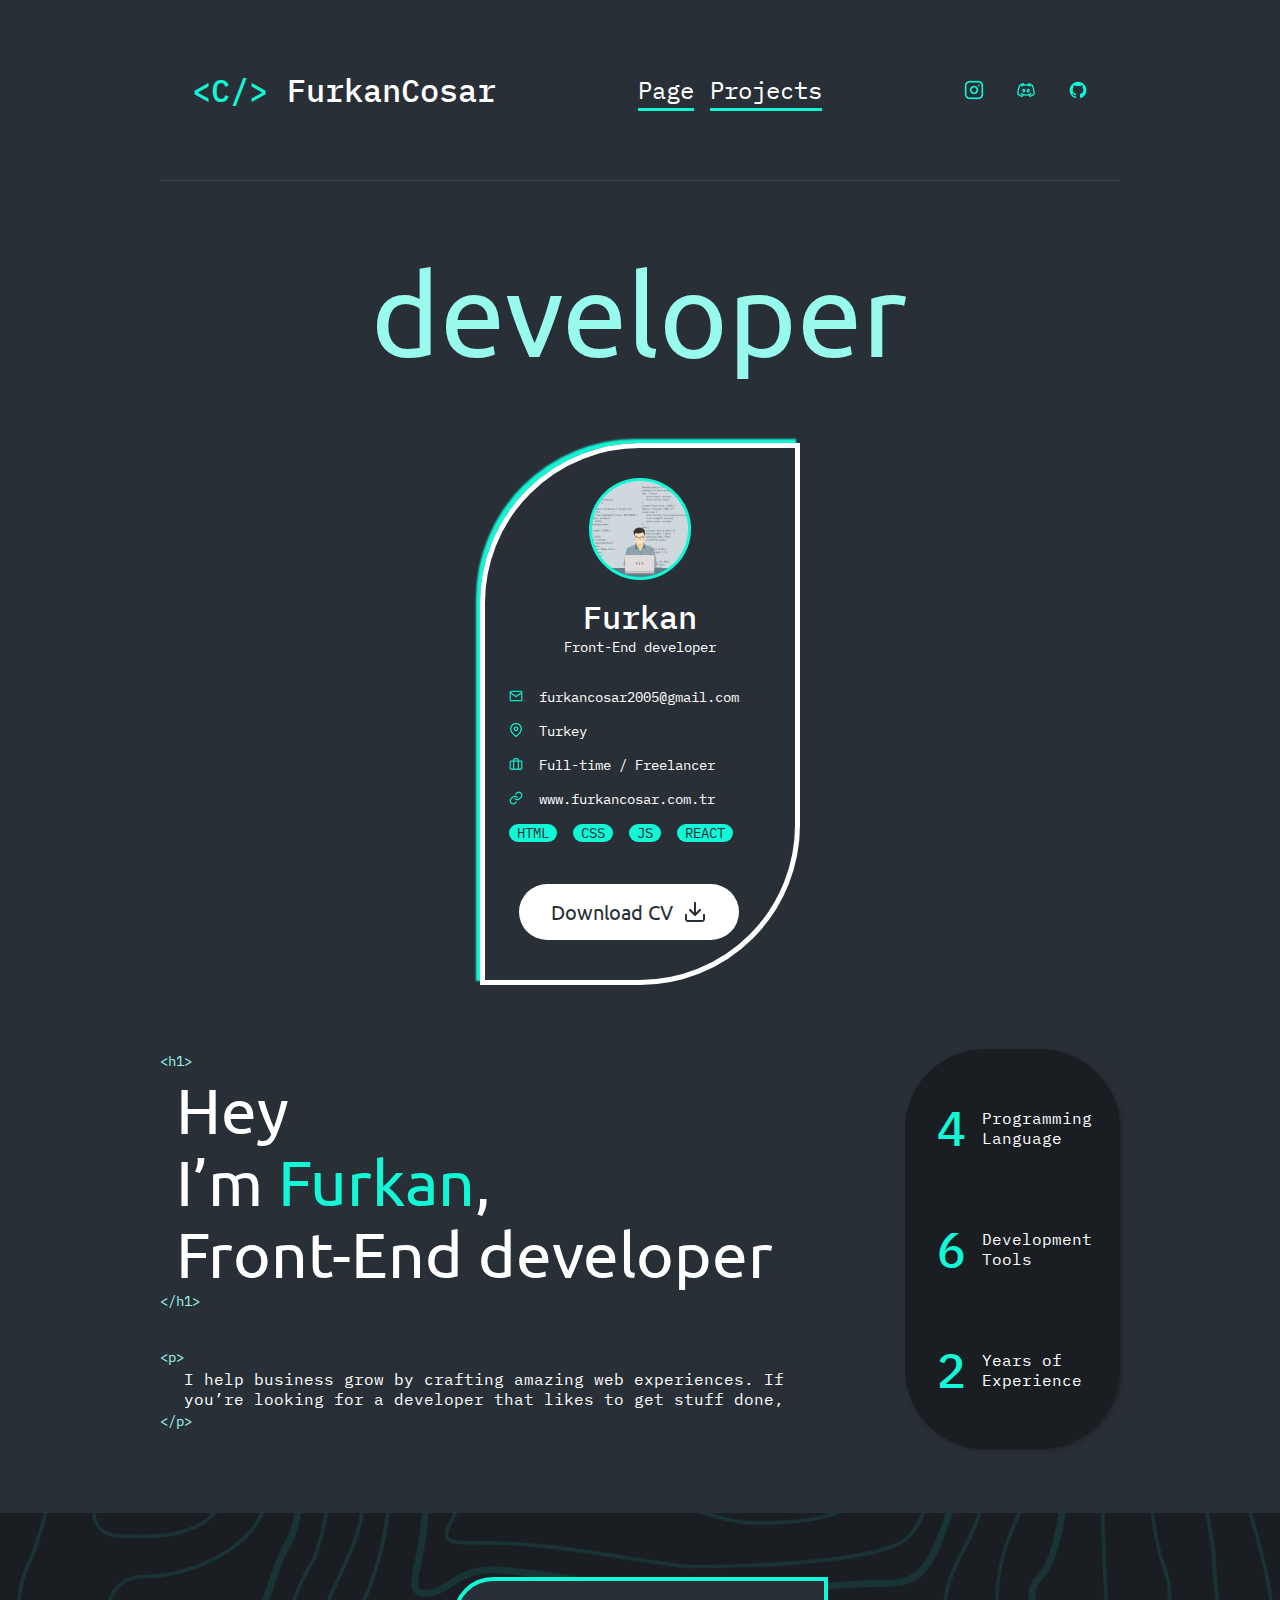
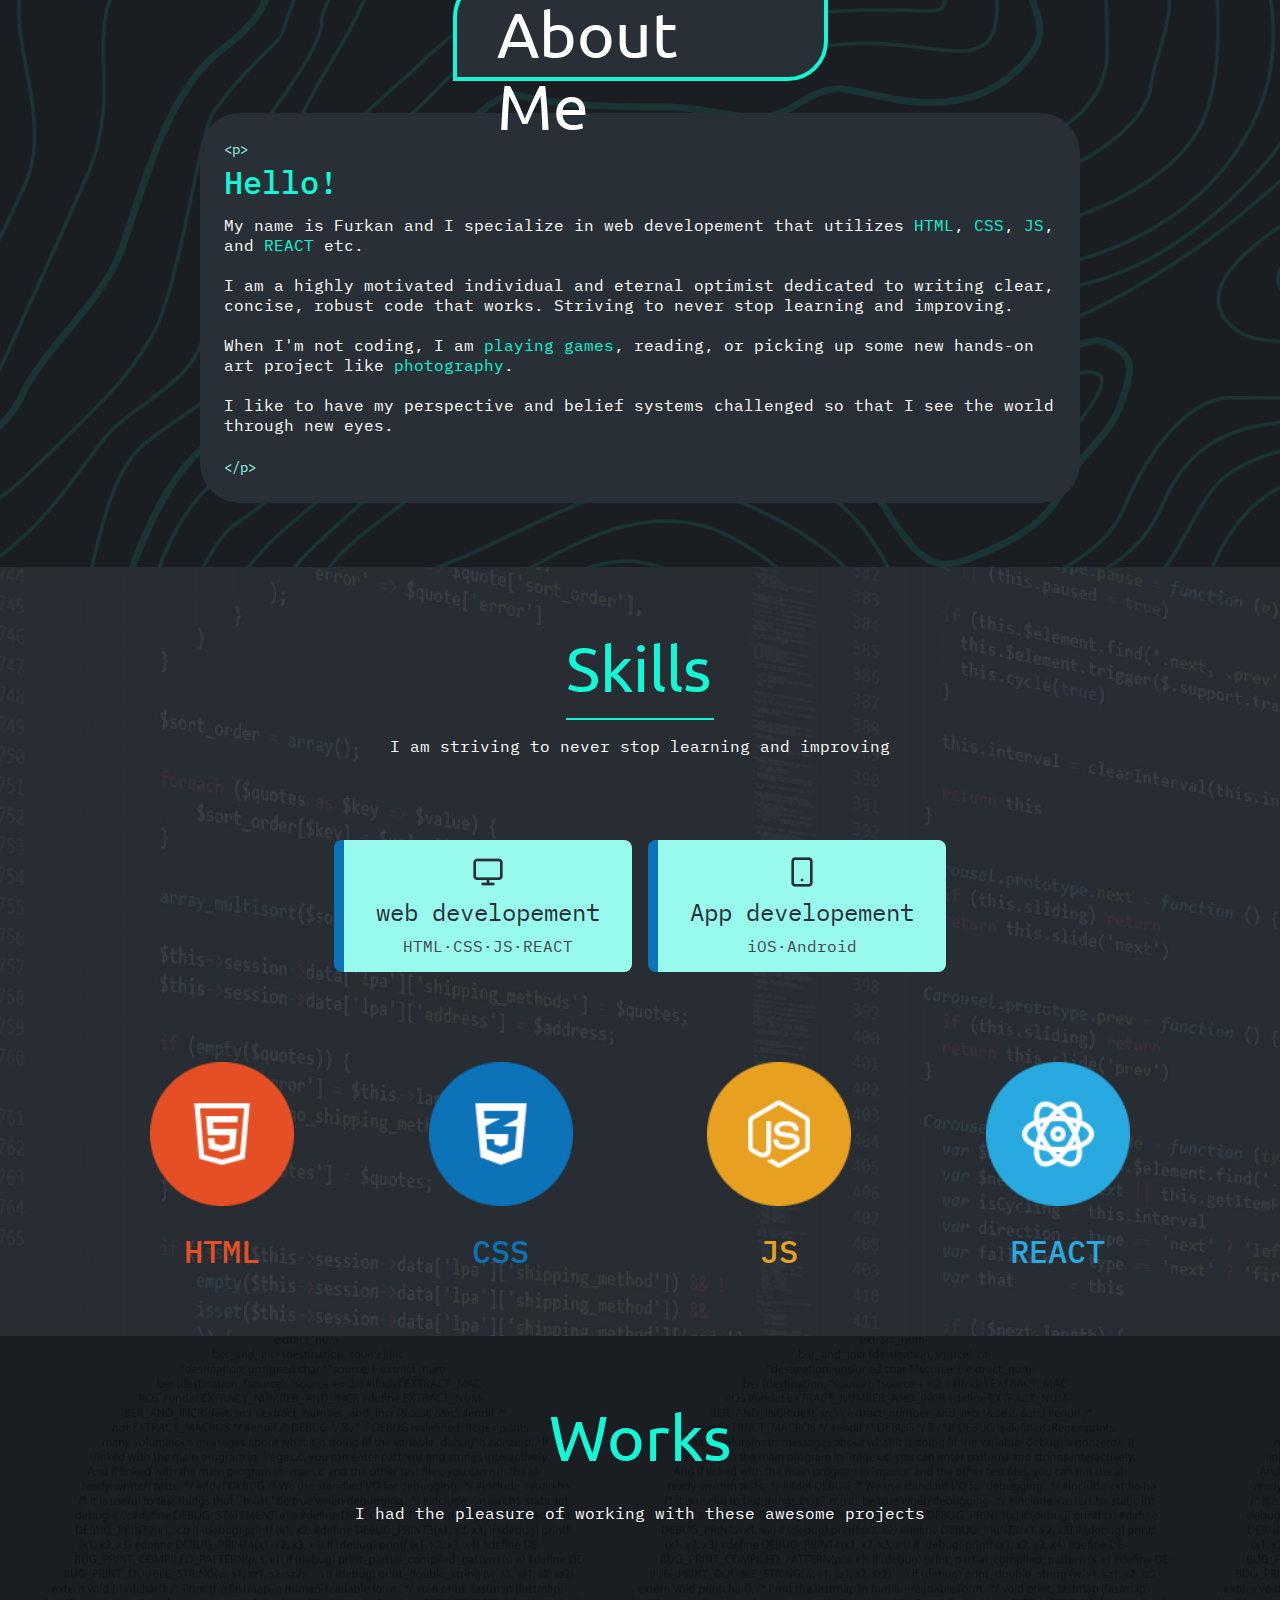
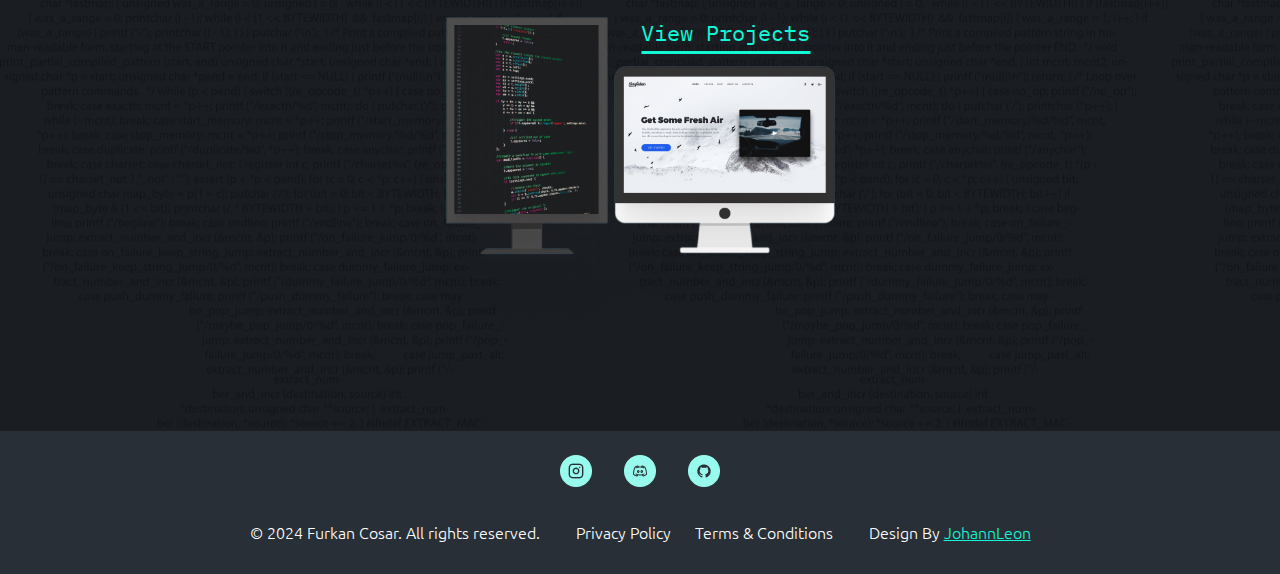
==== index.html @ 705b98ed "favicon eklendi" ====
<!DOCTYPE html>
<html lang="en">
<head>
    <meta charset="UTF-8">
    <meta name="viewport" content="width=device-width, initial-scale=1.0">
    <title>My Portfolio Page</title>
    <link rel="icon" type="image/png" href="./assets/img/page-favicon.png">

    <link rel="preconnect" href="https://fonts.googleapis.com">
    <link rel="preconnect" href="https://fonts.gstatic.com" crossorigin>
    <link href="https://fonts.googleapis.com/css2?family=IBM+Plex+Mono:ital,wght@0,100;0,200;0,300;0,400;0,500;0,600;0,700;1,100;1,200;1,300;1,400;1,500;1,600;1,700&display=swap" rel="stylesheet">
    <link rel="preconnect" href="https://fonts.googleapis.com">
    <link rel="preconnect" href="https://fonts.gstatic.com" crossorigin>
    <link href="https://fonts.googleapis.com/css2?family=IBM+Plex+Mono:ital,wght@0,100;0,200;0,300;0,400;0,500;0,600;0,700;1,100;1,200;1,300;1,400;1,500;1,600;1,700&family=Ubuntu:ital,wght@0,300;0,400;0,500;0,700;1,300;1,400;1,500;1,700&display=swap" rel="stylesheet">

    <link rel="stylesheet" href="./assets/css/Portfolio_main.css">
</head>
<body>
    <div class="container">
        <div class="header">
            <h3><span>&lt;C/&gt; </span>FurkanCosar</h3>

            <ul class="menu-sections">
                <li><a class="highlight" href="#">Page</a></li>
                <li><a class="highlight" href="./assets/html/projects.html">Projects</a></li>
            </ul>

            <ul class="socials">
                <li><a target="_blank" href="https://www.instagram.com/luchhass/"><img src="./assets/img/icons/header-instagram-logo.png" alt=""></a></li>
                <li><a target="_blank" href="http://discordapp.com/users/_luchhass"><img src="./assets/img/icons/header-discord-logo.png" alt=""></a></li>
                <li><a target="_blank" href="https://github.com/FurkanCosar00"><img src="./assets/img/icons/header-github-logo.png" alt=""></a></li>
            </ul>
        </div>

        <div class="page-banner">
            <h1 class="developer-title">developer</h1>
            <div class="cv-card">
                <img class="profile-picture" src="./assets/img/profile-photo.png" alt="">
                <h2>Furkan</h2>
                <p>Front-End developer</p>

                <ul class="information-card">
                    <li><img src="./assets/img/icons/icon_mail-logo.png" alt="">furkancosar2005@gmail.com</li>
                    <li><img src="./assets/img/icons/icon_map_pin-logo.png" alt="">Turkey</li>
                    <li><img src="./assets/img/icons/icon_briefcase-logo.png" alt="">Full-time / Freelancer</li>
                    <li><img src="./assets/img/icons/icon_link-logo.png" alt="">www.furkancosar.com.tr</li>
                </ul>

                <ul class="skills-card">
                    <li>HTML</li>
                    <li>CSS</li>
                    <li>JS</li>
                    <li>REACT</li>
                </ul>

                <button class="cv-button slide">Download CV &nbsp;<img src="./assets/img/icons/icon_download-logo.png" alt=""></button>
            </div>

            <div class="quick-information">
                <div class="title">
                    <span>&lt;h1&gt;</span>
                    <h1>Hey<br>I’m <span>Furkan</span>,<br>Front-End developer</h1>
                    <span>&lt;/h1&gt;</span>
                </div>

                <div class="explanation">
                    <span>&lt;p&gt;</span>
                    <p>I help business grow by crafting amazing web experiences. If you’re looking for a developer that likes to get stuff done,</p>
                    <span>&lt;/p&gt;</span>
                </div>
            </div>

            <div class="lets-talk">
                <h1>let’s talk <img src="./assets/img/icons/banner-mail-logo.png" alt=""></h1>
                <div class="lets-talk-box">
                    <div class="box-item">
                        <p>4</p>
                        <p>Programming Language</p>
                    </div>
                    
                    <div class="box-item">
                        <p>6</p>
                        <p>Development Tools</p>
                    </div>
                    
                    <div class="box-item">
                        <p>2</p>
                        <p>Years of Experience</p>
                    </div>
                </div>
            </div>
        </div>

        <div class="about-me">
            <h1>About Me</h1>

            <div class="about-me-box">
                <span class="deneme">&lt;p&gt;</span>
                <h2>Hello! </h2>
                <p>
                    My name is Furkan and I
                    specialize in web developement
                    that utilizes <span>HTML</span>, <span>CSS</span>, <span>JS</span>,
                    and <span>REACT</span> etc. <br><br>

                    I am a highly motivated
                    individual and eternal
                    optimist dedicated to writing
                    clear, concise, robust code
                    that works. Striving to never
                    stop learning and improving.<br><br>

                    When I'm not coding, I am
                    <span>playing games</span>, reading, or
                    picking up some new hands-on
                    art project like <span>photography</span>.<br><br>

                    I like to have my perspective
                    and belief systems challenged
                    so that I see the world
                    through new eyes.<br><br>
                </p>
                <span class="deneme">&lt;/p&gt;</span>
            </div>
        </div>

        <div class="skills">
            <h1>Skills</h1>
            <p class="skill-text">I am striving to never stop learning and improving</p>

            <div class="skills-boxes">
                <div class="development-box">
                    <img src="./assets/img/icons/desktop-logo.png" alt="">
                    <h3>web developement</h3>
                    <p>HTML·CSS·JS·REACT</p>
                </div>
    
                <div class="development-box">
                    <img src="./assets/img/icons/phone-logo.png" alt="">
                    <h3>App developement</h3>
                    <p>iOS·Android</p>
                </div>
            </div>

            <div class="frontend-balls">
                <div class="ball">
                    <img src="./assets/img/html-logo.png" alt="">
                    <p>HTML</p>
                </div>

                <div class="ball">
                    <img src="./assets/img/css-logo.png" alt="">
                    <p>CSS</p>
                </div>

                <div class="ball">
                    <img src="./assets/img/js-logo.png" alt="">
                    <p>JS</p>
                </div>

                <div class="ball">
                    <img src="./assets/img/react-logo.png" alt="">
                    <p>REACT</p>
                </div>
            </div>
        </div>

        <div class="works">
            <h1>Works</h1>
            <p>I had the pleasure of working with these awesome projects</p>

            <div class="works-link">
                <img src="./assets/img/Content.png" alt="">
                <h1 class="speacial-menu-texts"><a class="highlight" href="./assets/html/projects.html">View Projects</a></h1>
            </div>
        </div>

        <div class="footer">
            <ul>
                <li><a target="_blank" href="https://www.instagram.com/luchhass/"><img src="./assets/img/icons/Instagram-logo.png" alt=""></a></li>
                <li><a target="_blank" href="http://discordapp.com/users/_luchhass"><img src="./assets/img/icons/Discord-logo.png" alt=""></a></li>
                <li><a target="_blank" href="https://github.com/FurkanCosar00"><img src="./assets/img/icons/Github-logo.png" alt=""></a></li>
            </ul>

            <p>© 2024 Furkan Cosar. All rights reserved.</p>
            <p>Privacy Policy &nbsp;&nbsp;&nbsp;&nbsp; Terms & Conditions</p>
            <p>Design By <span>JohannLeon</span></p>
        </div>
    </div>
</body>
</html>
---- assets/css/Portfolio_main.css ----
/* CSS RESET */
*, *::before, *::after {
    box-sizing: border-box;
}

* {
    margin: 0;
}

body {
    line-height: 1.5;
    -webkit-font-smoothing: antialiased;
}

img, picture, video, canvas, svg {
    display: block;
    max-width: 100%;
}

input, button, textarea, select {
    font: inherit;
}

p, h1, h2, h3, h4, h5, h6 {
    overflow-wrap: break-word;
}

ul {
    list-style: none;
    padding: 0px;
}

a {
    text-decoration: none;
}




/* STYLE */
body {
    background-color: #292F36;
}



/* HEADER */
.header {
    width: 390px;
    margin: 0 auto;
    display: flex;
    justify-content: space-between;
    padding: 24px;
    border-bottom: 1px solid #43454D;
}

.header span {
    color: #12F7D6;
    font-size: 16px;
    font-weight: 400;
    line-height: 20px;
    text-align: left;
    font-family: "IBM Plex Mono", monospace;
}

.header h3 {
    color: #FFFFFF;
    font-size: 16px;
    font-weight: 400;
    line-height: 20px;
    text-align: left;
    font-family: "IBM Plex Mono", monospace;
}

.menu-sections {
    display: flex;
    gap: 16px;
    list-style: none;
}

.menu-sections a {
    color: #FFFFFF;
    font-size: 16px;
    font-weight: 400;
    line-height: 20px;
    text-align: left;
    text-decoration: none;
    font-family: "IBM Plex Mono", monospace;
}

.socials {
    display: none;
}

.menu-sections a {
    color: #FFFFFF;
}

.highlight {
  display: inline-block;
  color: #FFFFFF;
  transition: color 250ms, text-shadow 250ms;
  text-decoration: none;
  position: relative;
  z-index: 0;
}

.highlight::after {
  position: absolute;
  z-index: -1;
  bottom: -5px;
  left: 50%;
  transform: translateX(-50%);
  content: "";
  width: 100%;
  height: 3px;
  background-color: #12F7D6;
  transition: all 250ms;
}

 .highlight:hover {
  color: white;
  text-shadow: 0px 1px 0px black;
}

 .highlight:hover::after {
  height: 105%;
  width: 105%;
}

/* PAGE BANNER */
.developer-title {
    display: none;
}

.page-banner {
    padding: 64px 0px 0px 0px;
    width: 390px;
    margin: 0 auto;
    margin-bottom: 64px;
}

.cv-card {
    width: 320px;
    margin: 0 auto;
    padding: 30px 24px;
    gap: 32px;
    border-radius: 160px 0px 160px 0px;
    opacity: 0px;
    border: 5px solid white;
    margin-bottom: 64px;
    box-shadow: -4px -4px 2px 0px #12F7D6;
}

.profile-picture {
    margin: 0 auto;
    margin-bottom: 16px;
}

.cv-card h2 {
    color: #FFFFFF;
    font-size: 32px;
    font-weight: 500;
    line-height: 42px;
    text-align: center;
    font-family: "IBM Plex Mono", monospace;
}

.cv-card p {
    color: #FFFFFF;
    font-size: 14px;
    font-weight: 400;
    line-height: 18px;
    text-align: center;
    font-family: "IBM Plex Mono", monospace;
    margin-bottom: 32px;
}

.information-card li {
    color: #FFFFFF;
    font-size: 14px;
    font-weight: 400;
    line-height: 18px;
    text-align: left;
    display: flex;
    align-items: start;
    gap: 16px;
    margin-bottom: 16px;
    font-family: "IBM Plex Mono", monospace;
}

.information-card img {
    padding-top: 1px;
}

.skills-card {
    display: flex;
    gap: 16px;
}

.skills-card li {
    color: #292F36;
    background-color: #12F7D6;
    font-size: 14px;
    font-weight: 400;
    line-height: 18px;
    text-align: left;
    padding: 0px 8px;
    border-radius: 24px;
    font-family: "IBM Plex Mono", monospace;
    margin-bottom: 32px;
}

.cv-button {
    color: #292F36;
    background-color: #FFFFFF;
    display: flex;
    justify-content: space-between;
    font-size: 20px;
    font-weight: 400;
    line-height: 24px;
    text-align: left;
    padding: 16px 32px;
    border: none;
    border-radius: 32px;
    font-family: "Ubuntu", sans-serif;
}

.quick-information {
    width: 328px;
    margin: 0 auto;
}

.quick-information span:nth-child(1), 
.quick-information span:nth-child(3), 
.quick-information span:nth-child(4), 
.quick-information span:nth-child(6) {
    color: #98FAEC;
    font-size: 14px;
    font-weight: 400;
    line-height: 18px;
    text-align: left;
    font-family: "IBM Plex Mono", monospace;
}

.title {
    margin-bottom: 32px;
}

.quick-information h1 {
    color: #FFFFFF;
    margin-left: 16px;
    font-size: 32px;
    font-weight: 400;
    line-height: 36px;
    text-align: left;
    font-family: "Ubuntu", sans-serif; 
}

.quick-information span:nth-child(2) {
    color: #12F7D6;
    font-size: 32px;
    font-weight: 400;
    line-height: 36px;
    text-align: left;
    font-family: "Ubuntu", sans-serif; 
}

.quick-information p {
    color: #FFFFFF;
    font-size: 16px;
    font-weight: 400;
    line-height: 20px;
    text-align: left;
    width: 280px;
    margin-left: 24px;
    font-family: "IBM Plex Mono", monospace;
}

.explanation {
    margin-bottom: 16px;
}

.lets-talk {
    width: 328px; 
    margin: 0 auto;
}

.lets-talk h1 {
    color: #12F7D6;
    font-size: 32px;
    font-weight: 500;
    line-height: 42px;
    text-align: left;
    width: 272px;
    margin: 0 auto;
    margin-bottom: 64px;
    display: flex;
    gap: 16px;
    align-items: start;
    font-family: "IBM Plex Mono", monospace;
}

.lets-talk-box {
    background-color: #1A1E23;
    width: 215px;
    margin: 0 auto;
    padding: 48px 32px 48px 32px;
    gap: 48px;
    border-radius: 80px;
    box-shadow: 2px 2px 4px 0px #00000040;
    display: flex;
    flex-direction: column;
    gap: 59px;

}

.box-item {
    display: flex;
    align-items: center;
    gap: 16px;
}

.box-item p:nth-child(2) {
    color: #FFFFFF;
    font-size: 16px;
    font-weight: 400;
    line-height: 20px;
    text-align: left;
    font-family: "IBM Plex Mono", monospace;
}

.box-item p:nth-child(1) {
    color: #12F7D6;
    font-size: 48px;
    font-weight: 500;
    line-height: 62px;
    text-align: left;
    font-family: "IBM Plex Mono", monospace;
}

.slide:hover,
.slide:focus {
  box-shadow: inset 13em 0 0 0 var(--hover);
}

.slide {
  --hover:  #12F7D6;
}

button {
  color: var(--color);
  transition: 0.55s;
}

button:hover, button:focus {
  border-color: var(--hover);
}

button {
  background: none;
  border: 2px solid;
  font: inherit;
  line-height: 1;
  margin: 0.5em;
  padding: 1em 2em;
}

/* ABOUT ME */
.about-me {
    background-image: url(../img/backgrounds/about_me_background.png);
    padding-top: 64px;
    padding-bottom: 64px;
}

.about-me h1 {
    color: #FFFFFF;
    background-color: #292F36;
    font-size: 32px;
    font-weight: 400;
    line-height: 36px;
    text-align: center;
    margin: 0 auto;
    width: 234px;
    padding: 16px 40px 16px 40px;
    border-radius: 40px 0px 40px 0px;
    border: 4px solid #12F7D6;
    opacity: 0px;
    margin-bottom: 32px;
    font-family: "Ubuntu", sans-serif; 
}

.about-me-box {
    background-color: #292F36;
    width: 344px;
    margin: 0 auto;
    padding: 24px;
    gap: 16px;
    border-radius: 40px;
    opacity: 0px;
}

.deneme {
    color: #98FAEC;
    font-size: 14px;
    font-weight: 400;
    line-height: 18px;
    text-align: left;
    font-family: "IBM Plex Mono", monospace;
}

.about-me-box h2 {
    color: #12F7D6;
    font-size: 32px;
    font-weight: 500;
    line-height: 42px;
    text-align: left;
    font-family: "IBM Plex Mono", monospace;
}

.about-me-box p {
    color: #FFFFFF;
    font-size: 16px;
    font-weight: 400;
    line-height: 20px;
    text-align: left;
    font-family: "IBM Plex Mono", monospace;
}

.about-me-box p span {
    color: #12F7D6;
    font-size: 16px;
    font-weight: 400;
    line-height: 20px;
    text-align: left;
    font-family: "IBM Plex Mono", monospace;
}



/* SKİLLS */
.skills {
    background-image: url(../img/backgrounds/Skills.png);
    padding: 64px 0px;
}

.skills-boxes {
    margin-bottom: 90px;
}

.skills h1 {
    color: #12F7D6;
    width: 148px;
    padding-bottom: 15px;
    border-bottom: 2px solid #12F7D6;
    font-size: 64px;
    font-weight: 400;
    line-height: 72px;
    text-align: left;
    font-family: "Ubuntu", sans-serif; 
    margin: 0 auto;
    margin-bottom: 16px;
}

.skill-text {
    color: #FFFFFF;
    width: 342px;
    height: 40px;
    font-size: 16px;
    font-weight: 400;
    line-height: 20px;
    text-align: center;
    margin: 0 auto;
    margin-bottom: 64px;
    font-family: "IBM Plex Mono", monospace;
}

.development-box {
    text-align: center;
    background-color: #98FAEC;
    width: 298px;
    height: 132px;
    margin: 0 auto;
    padding: 16px 24px;
    border-radius: 8px;
    margin-bottom: 32px;
    border-left: 10px solid #0C73B8;
}

.development-box img {
    width: 32px;
    margin: 0 auto;
    margin-bottom: 8px;
}

.development-box h3 {
    color: #292F36;
    font-size: 24px;
    font-weight: 400;
    line-height: 32px;
    text-align: center;
    font-family: "IBM Plex Mono", monospace;
    margin-bottom: 8px;
}

.development-box p {
    color: #43454D;
    width: auto;
    font-size: 16px;
    font-weight: 400;
    line-height: 20px;
    text-align: center;
    font-family: "IBM Plex Mono", monospace;
}

.frontend-balls {
    width: 288px;
    height: 388px;
    gap: 32px 64px;
    margin: 0 auto;
    display: flex;
    flex-wrap: wrap;
}

.ball {
    width: 112px;
    height: 178px;
    text-align: center;
    display: flex;
    flex-direction: column;
    gap: 24px;
}

.ball:nth-child(1) p {
    color: #E54F26;
    font-size: 32px;
    font-weight: 500;
    line-height: 42px;
    text-align: center;
    font-family: "IBM Plex Mono", monospace;
}

.ball:nth-child(2) p {
    color: #0C73B8;
    font-size: 32px;
    font-weight: 500;
    line-height: 42px;
    text-align: center;
    font-family: "IBM Plex Mono", monospace;
}

.ball:nth-child(3) p {
    color: #E7A020;
    font-size: 32px;
    font-weight: 500;
    line-height: 42px;
    text-align: center;
    font-family: "IBM Plex Mono", monospace;
}

.ball:nth-child(4) p {
    color: #28A9E0;
    font-size: 32px;
    font-weight: 500;
    line-height: 42px;
    text-align: center;
    font-family: "IBM Plex Mono", monospace;
}

.ball:nth-child(1) img:hover {
    box-shadow: 0px 0px 70px #E54F26;
    border-radius: 50%;
    transition: box-shadow 0.3s ease;
}

.ball:nth-child(2) img:hover {
    box-shadow: 0px 0px 50px #0C73B8;
    border-radius: 50%;
    transition: box-shadow 0.3s ease;
}

.ball:nth-child(3) img:hover {
    box-shadow: 0px 0px 50px #E7A020;
    border-radius: 50%;
    transition: box-shadow 0.3s ease;
}

.ball:nth-child(4) img:hover {
    box-shadow: 0px 0px 50px #28A9E0;
    border-radius: 50%;
    transition: box-shadow 0.3s ease;
}

/* WORKS */
.works {
    padding: 64px 0px;
    background-image: url(../img/backgrounds/Works_background.png);
}

.works h1 {
    color: #12F7D6;
    width: 183px;
    padding-bottom: 15px;
    font-size: 64px;
    font-weight: 400;
    line-height: 72px;
    text-align: left;
    margin: 0 auto;
    margin-bottom: 16px;
    font-family: "Ubuntu", sans-serif; 
}

.works p {
    color: #FFFFFF;
    font-size: 16px;
    font-weight: 400;
    line-height: 20px;
    text-align: center;
    width: 342px;
    margin: 0 auto;
    margin-bottom: 64px;
    font-family: "IBM Plex Mono", monospace;
}

.works img {
    margin: 0 auto;
    width: 350px;
}

.works-link {
    width: 350px;
    position: relative;
    margin: 0 auto;
}

.works a {
    position: absolute;
    top: 25px;
    right: 50px;
    display: flex;
    align-items: center;
    gap: 5px;
    color: #12F7D6;
    font-size: 16px;
    font-weight: 400;
    line-height: 20px;
    text-align: left;
    font-family: "IBM Plex Mono", monospace;
}

.works a img {
    margin: 0;
    display: none;
}



/* FOOTER */
.footer {
    display: flex;
    flex-direction: column;
    flex-wrap: wrap;
    gap: 24px 0px;
    margin-bottom: 32px;
    text-align: center;
}

.footer ul {
    margin: 0px auto;
    margin-top: 24px;
    padding: 0px 100px;
    display: flex;
    gap: 32px;
}

.footer p {
    color: #FFFFFF;
    width: auto;
    margin:  0 auto;
    font-size: 16px;
    font-weight: 300;
    line-height: 18px;
    text-align: left;
    font-family: "Ubuntu", sans-serif; 
}

.footer span {
    color: #12F7D6;
    font-size: 16px;
    font-weight: 300;
    line-height: 18.38px;
    text-align: center;
    text-decoration: underline;
    font-family: "Ubuntu", sans-serif;
}

@media( width >= 768px) {
    /* HEADER */
    .header {
        width: 768px;
        padding: 24px 32px;
        align-items: center;
    }

    .header h3 {
        font-size: 24px;
        font-weight: 400;
        line-height: 32px;
    }

    .header h3 span {
        font-size: 24px;
        font-weight: 400;
        line-height: 32px;
        text-align: left;
    }

    .menu-sections li a {
        font-size: 16px;
        font-weight: 400;
        line-height: 20px;
        text-align: left;

    }

    .socials {
        display: flex;
        gap: 32px;
    }

    /* PAGE BANNER */
    .page-banner {
        width: 768px;
    }

    .title h1 {
        font-size: 64px;
        font-weight: 400;
        line-height: 72px;
        text-align: left;
    }

    .quick-information span:nth-child(2) {
        font-size: 64px;
        font-weight: 400;
        line-height: 72px;
        text-align: left;
    }

    .quick-information {
        width: 648px;
    }

    .explanation {
        width: 648px;
    }

    .explanation p {
        font-size: 16px;
        font-weight: 400;
        line-height: 20px;
        text-align: left;
        width: 600px;
    }

    .lets-talk {
        width: 648px;
    }

    .lets-talk h1 {
        width: 624px;
        margin-left: 24px;
        font-size: 32px;
        font-weight: 500;
        line-height: 42px;
        text-align: left;
    }


    /* ABOUT ME */
    .about-me h1 {
        width: 375px;
        height: 104px;
        padding: 16px 40px;
        gap: 0px;
        border-radius: 40px 0px 40px 0px;
        font-size: 64px;
        font-weight: 400;
        line-height: 72px;
        text-align: left;
    }

    .about-me-box {
        width: 620px;
    }

    .about-me-box h2 {
        font-size: 32px;
        font-weight: 500;
        line-height: 42px;
        text-align: left;
        margin-bottom: 12px;
    }

    .about-me-box p {
        font-size: 16px;
        font-weight: 400;
        line-height: 20px;
        text-align: left;
    }

    /* SKİLLS */
    .skill-text {
        width: 680px;
    }

    .skills-boxes {
        width: 628px;
        margin: 0 auto;
        display: flex;
        justify-content: space-between;
        margin-bottom: 90px;
    }

    .development-box {
        margin-bottom: 0px;
    }

    .frontend-balls {
        width: 384px;
        height: 452px;
        justify-content: space-between;
    }

    .ball {
        width: 144px;
        height: 210px;
        gap: 24px;
        opacity: 0px;

    }

    .ball img {
        width: 144px;
    }

    /* WORKS */
    .works p {
        width: 640px;
    }

    .works-link {
        width: 480px;
    }

    .works img {
        width: 4800px;
    }

    .works a {
        font-size: 22px;
        font-weight: 400;
        line-height: 32px;
        text-align: left;
        top: 30px;
        right: 70px;
    }

    .footer {
        width: 768px;
        margin: 0 auto;
        margin-bottom: 32px;
    }


}

@media (width >= 1280px) {
    /* HEADER */
    .header {
        width: 960px;
        padding: 69px 32px;
    }

    .header h3 {
        font-size: 32px;
        font-weight: 500;
        line-height: 42px;
        text-align: left;
    }

    .menu-sections li a{
        font-size: 24px;
        font-weight: 400;
        line-height: 32px;
        text-align: left;
    }

    .header h3 span {
        font-size: 32px;
        font-weight: 500;
        line-height: 42px;
        text-align: left;
    }

    /* PAGE BANNER */
    .page-banner {
        width: 960px;
        display: flex;
        flex-wrap: wrap;
        justify-content: space-between;
    }

    .title h1 {
        font-size: 64px;
        font-weight: 400;
        line-height: 72px;
        text-align: left;
    }

    .cv-card {
        margin: 0px 320px;
        margin-bottom: 64px;
    }

    .quick-information {
        margin: 0px;
    }

    .lets-talk {
        width: auto;
        margin: 0px;
    }

    .lets-talk-box {
        margin: 0px;
    }

    .lets-talk h1 {
        display: none;
    }

    .developer-title {
        color: #98FAEC;
        width: 538px;
        margin: 0 auto;
        display: flex;
        font-size: 117px;
        font-weight: 400;
        line-height: 134px;
        text-align: left;
        margin-bottom: 64px;
        font-family: "Ubuntu", sans-serif;
    }

    /* ABOUT ME */
    .about-me-box {
        width: 880px;
    }

    .about-me-box p {
        font-size: 16px;
        font-weight: 400;
        line-height: 20px;
        text-align: left;
    }

    .frontend-balls {
        width: 980px;
        height: 210px;
    }




    .footer {
        width: 1024px;
        flex-direction: row;
        flex-wrap: wrap;
        gap: 36px;
        justify-content: center;
    }

    .footer ul {
        padding: 0px;
        margin: 0px 432px;
        margin-top: 24px;
    }

    .footer p {
        margin: 0px;
    }
}








.projects-section h1 {
    color: #FFFFFF;
    background-color: #292F36;
    font-size: 32px;
    font-weight: 400;
    line-height: 36px;
    text-align: center;
    margin: 0 auto;
    width: 234px;
    padding: 16px 40px 16px 40px;
    border-radius: 40px 0px 40px 0px;
    border: 4px solid #12F7D6;
    opacity: 0px;
    font-family: "Ubuntu", sans-serif; 
}

.projects-section {
    display: flex;
    gap: 32px;
    padding-top: 32px;
    flex-wrap: wrap;
    width: 300px;
    margin: 0 auto;
    justify-content: center;
    padding-bottom: 42px;
    border-bottom: 1px solid #43454D;
}

.project-item {
    position: relative;
    width: 298px;
}
  
.overlay {
    position: absolute;
    top: 0;
    left: 0;
    width: 100%;
    height: 100%;
    background: rgba(0, 0, 0, 0);
    transition: background 0.5s ease;
}
  
.project-item:hover .overlay {
    display: block;
    background: rgba(0, 0, 0, 0.3);
}
  
.project-img {
    width: 298px;
    height: 198px;
    object-fit: cover;
    left: 0;
}
  
.card-title {
    position: absolute;
    width: 298px;
    left: 0;
    top: 75px;
    font-weight: 700;
    font-size: 30px;
    text-align: center;
    text-transform: uppercase;
    color: white;
    z-index: 1;
    transition: top 0.5s ease;
    font-family: "Ubuntu", sans-serif; 
}
  
.project-item:hover .card-title {
    top: 35px;
}
  
.button {
    position: absolute;
    width: 298px;
    left: 0;
    top: 90px;
    text-align: center;
    opacity: 0;
    transition: opacity 0.35s ease;
}
  
.button a {
    width: 200px;
    padding: 12px 48px;
    text-align: center;
    color: white;
    border: solid 2px white;
    z-index: 1;
    border-radius: 24px 0px 24px 0px;
    font-family: "IBM Plex Mono", monospace;
}
  
.project-item:hover .button {
    opacity: 1;
}
  
@media( width >= 768px) {
    .projects-section h1 {
        margin: 0px 233px;
    }

    .projects-section {
        display: flex;
        gap: 32px;
        padding-top: 32px;
        flex-wrap: wrap;
        width: 700px;
        margin: 0 auto;
    }
}

@media (width >= 1280px) {
    .projects-section {
        display: flex;
        gap: 32px;
        padding-top: 32px;
        flex-wrap: wrap;
        width: 960px;
        margin: 0 auto;
    }
}
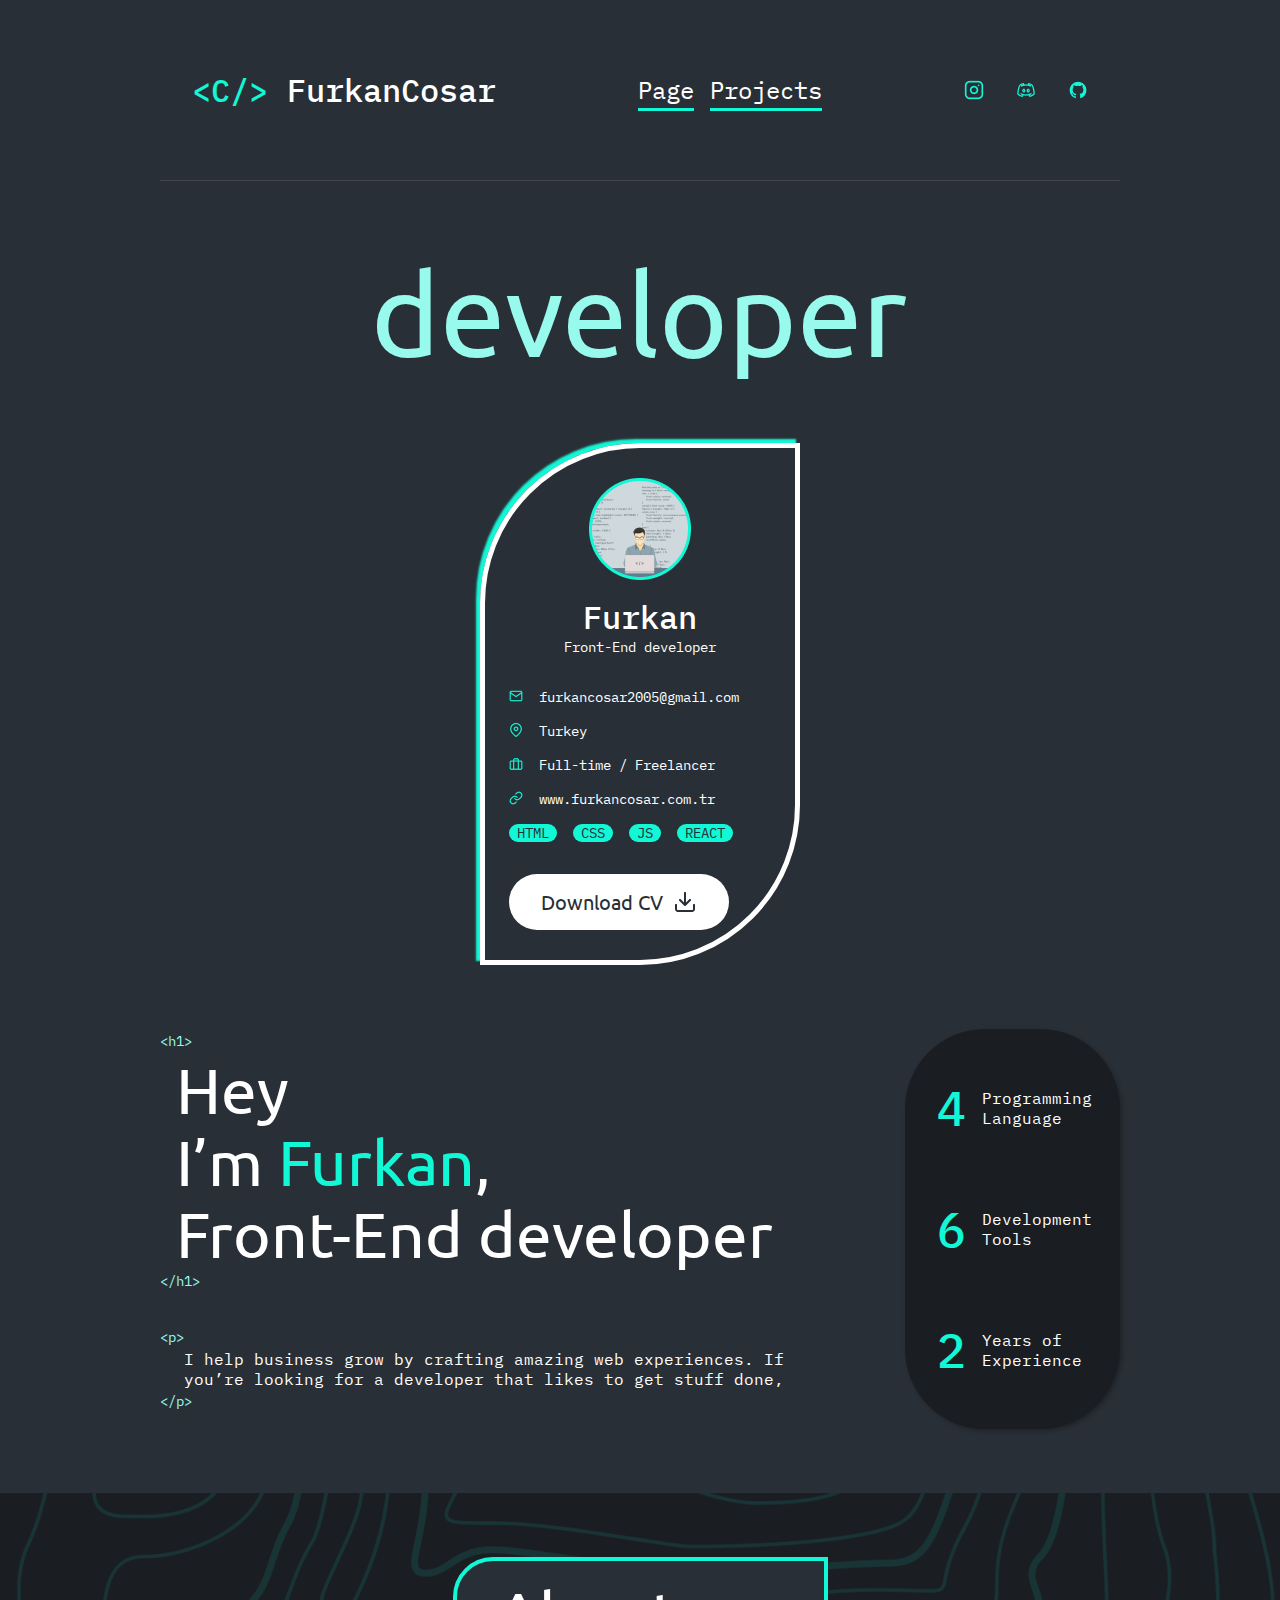
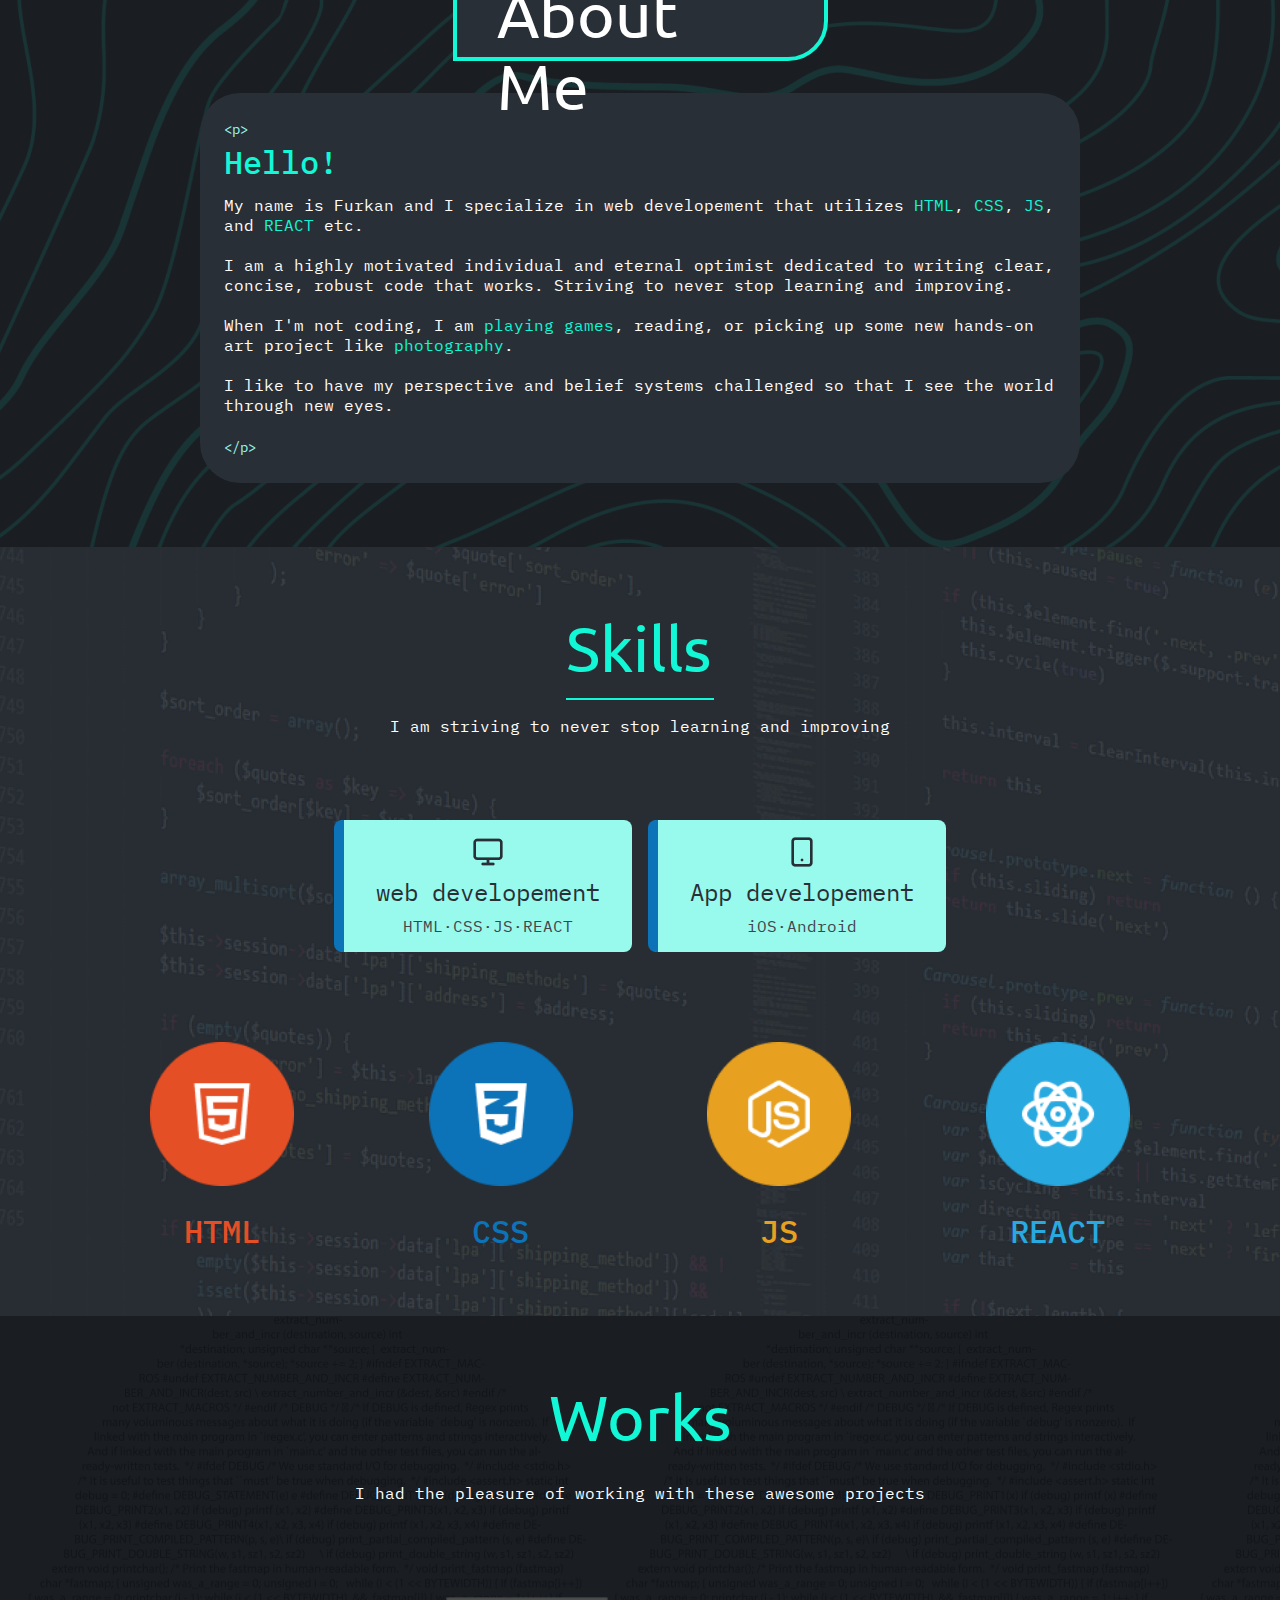
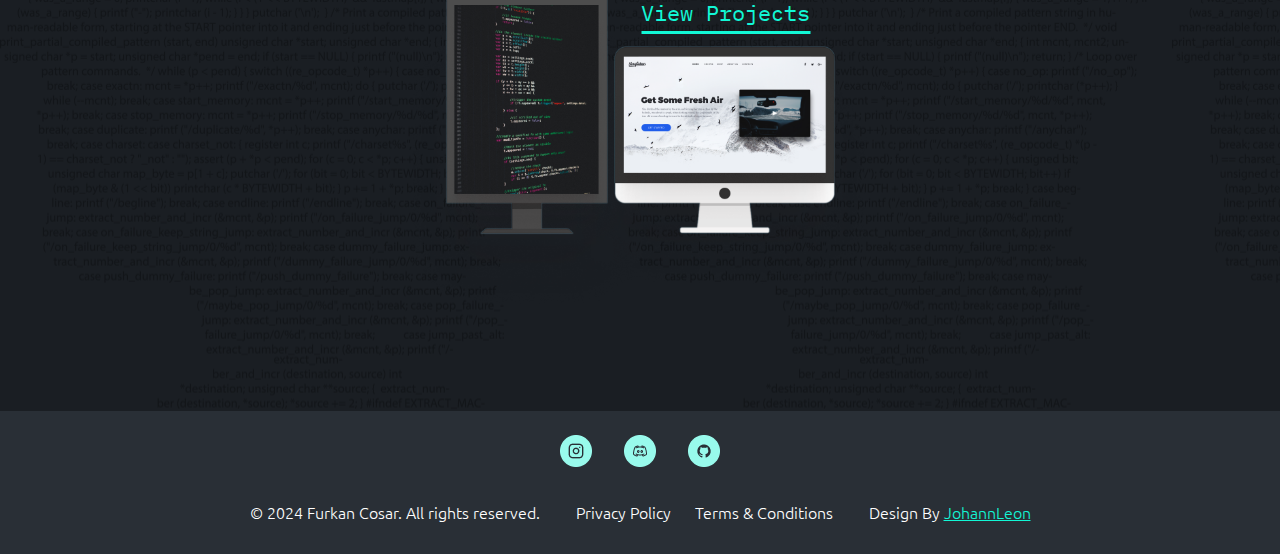
==== commit 2b0e92ff: "cv düzenlendi" ====
--- a/index.html
+++ b/index.html
@@ -13,7 +13,7 @@
     <link rel="preconnect" href="https://fonts.gstatic.com" crossorigin>
     <link href="https://fonts.googleapis.com/css2?family=IBM+Plex+Mono:ital,wght@0,100;0,200;0,300;0,400;0,500;0,600;0,700;1,100;1,200;1,300;1,400;1,500;1,600;1,700&family=Ubuntu:ital,wght@0,300;0,400;0,500;0,700;1,300;1,400;1,500;1,700&display=swap" rel="stylesheet">
 
-    <link rel="stylesheet" href="./assets/css/Portfolio_main.css">
+    <link rel="stylesheet" href="./assets/css/Portfolio-main.css">
 </head>
 <body>
     <div class="container">
@@ -53,7 +53,7 @@
                     <li>REACT</li>
                 </ul>
 
-                <button class="cv-button slide">Download CV &nbsp;<img src="./assets/img/icons/icon_download-logo.png" alt=""></button>
+                <button class="cv-button slide"><a href="#">Download CV &nbsp;<img src="./assets/img/icons/icon_download-logo.png" alt=""></a></button>
             </div>
 
             <div class="quick-information">
--- a/assets/css/Portfolio-main.css
+++ b/assets/css/Portfolio-main.css
@@ -0,0 +1,1128 @@
+/* CSS RESET */
+*, *::before, *::after {
+    box-sizing: border-box;
+}
+
+* {
+    margin: 0;
+}
+
+body {
+    line-height: 1.5;
+    -webkit-font-smoothing: antialiased;
+}
+
+img, picture, video, canvas, svg {
+    display: block;
+    max-width: 100%;
+}
+
+input, button, textarea, select {
+    font: inherit;
+}
+
+p, h1, h2, h3, h4, h5, h6 {
+    overflow-wrap: break-word;
+}
+
+ul {
+    list-style: none;
+    padding: 0px;
+}
+
+a {
+    text-decoration: none;
+}
+
+
+
+
+/* STYLE */
+body {
+    background-color: #292F36;
+}
+
+
+
+/* HEADER */
+.header {
+    width: 390px;
+    margin: 0 auto;
+    display: flex;
+    justify-content: space-between;
+    padding: 24px;
+    border-bottom: 1px solid #43454D;
+}
+
+.header span {
+    color: #12F7D6;
+    font-size: 16px;
+    font-weight: 400;
+    line-height: 20px;
+    text-align: left;
+    font-family: "IBM Plex Mono", monospace;
+}
+
+.header h3 {
+    color: #FFFFFF;
+    font-size: 16px;
+    font-weight: 400;
+    line-height: 20px;
+    text-align: left;
+    font-family: "IBM Plex Mono", monospace;
+}
+
+.menu-sections {
+    display: flex;
+    gap: 16px;
+    list-style: none;
+}
+
+.menu-sections a {
+    color: #FFFFFF;
+    font-size: 16px;
+    font-weight: 400;
+    line-height: 20px;
+    text-align: left;
+    text-decoration: none;
+    font-family: "IBM Plex Mono", monospace;
+}
+
+.socials {
+    display: none;
+}
+
+.menu-sections a {
+    color: #FFFFFF;
+}
+
+.highlight {
+  display: inline-block;
+  color: #FFFFFF;
+  transition: color 250ms, text-shadow 250ms;
+  text-decoration: none;
+  position: relative;
+  z-index: 0;
+}
+
+.highlight::after {
+  position: absolute;
+  z-index: -1;
+  bottom: -5px;
+  left: 50%;
+  transform: translateX(-50%);
+  content: "";
+  width: 100%;
+  height: 3px;
+  background-color: #12F7D6;
+  transition: all 250ms;
+}
+
+ .highlight:hover {
+  color: white;
+  text-shadow: 0px 1px 0px black;
+}
+
+ .highlight:hover::after {
+  height: 105%;
+  width: 105%;
+}
+
+/* PAGE BANNER */
+.developer-title {
+    display: none;
+}
+
+.page-banner {
+    padding: 64px 0px 0px 0px;
+    width: 390px;
+    margin: 0 auto;
+    margin-bottom: 64px;
+}
+
+.cv-card {
+    width: 320px;
+    margin: 0 auto;
+    padding: 30px 24px;
+    gap: 32px;
+    border-radius: 160px 0px 160px 0px;
+    opacity: 0px;
+    border: 5px solid white;
+    margin-bottom: 64px;
+    box-shadow: -4px -4px 2px 0px #12F7D6;
+}
+
+.profile-picture {
+    margin: 0 auto;
+    margin-bottom: 16px;
+}
+
+.cv-card h2 {
+    color: #FFFFFF;
+    font-size: 32px;
+    font-weight: 500;
+    line-height: 42px;
+    text-align: center;
+    font-family: "IBM Plex Mono", monospace;
+}
+
+.cv-card p {
+    color: #FFFFFF;
+    font-size: 14px;
+    font-weight: 400;
+    line-height: 18px;
+    text-align: center;
+    font-family: "IBM Plex Mono", monospace;
+    margin-bottom: 32px;
+}
+
+.information-card li {
+    color: #FFFFFF;
+    font-size: 14px;
+    font-weight: 400;
+    line-height: 18px;
+    text-align: left;
+    display: flex;
+    align-items: start;
+    gap: 16px;
+    margin-bottom: 16px;
+    font-family: "IBM Plex Mono", monospace;
+}
+
+.information-card img {
+    padding-top: 1px;
+}
+
+.skills-card {
+    display: flex;
+    gap: 16px;
+}
+
+.skills-card li {
+    color: #292F36;
+    background-color: #12F7D6;
+    font-size: 14px;
+    font-weight: 400;
+    line-height: 18px;
+    text-align: left;
+    padding: 0px 8px;
+    border-radius: 24px;
+    font-family: "IBM Plex Mono", monospace;
+    margin-bottom: 32px;
+}
+
+.cv-button {
+    color: #292F36;
+    background-color: #FFFFFF;
+    font-size: 20px;
+    font-weight: 400;
+    line-height: 24px;
+    text-align: left;
+    padding: 16px 32px;
+    border: none;
+    border-radius: 32px;
+    font-family: "Ubuntu", sans-serif;
+}
+
+.cv-button a {
+    display: flex;
+    color: #292F36;
+    justify-content: space-between;
+}
+
+.quick-information {
+    width: 328px;
+    margin: 0 auto;
+}
+
+.quick-information span:nth-child(1), 
+.quick-information span:nth-child(3), 
+.quick-information span:nth-child(4), 
+.quick-information span:nth-child(6) {
+    color: #98FAEC;
+    font-size: 14px;
+    font-weight: 400;
+    line-height: 18px;
+    text-align: left;
+    font-family: "IBM Plex Mono", monospace;
+}
+
+.title {
+    margin-bottom: 32px;
+}
+
+.quick-information h1 {
+    color: #FFFFFF;
+    margin-left: 16px;
+    font-size: 32px;
+    font-weight: 400;
+    line-height: 36px;
+    text-align: left;
+    font-family: "Ubuntu", sans-serif; 
+}
+
+.quick-information span:nth-child(2) {
+    color: #12F7D6;
+    font-size: 32px;
+    font-weight: 400;
+    line-height: 36px;
+    text-align: left;
+    font-family: "Ubuntu", sans-serif; 
+}
+
+.quick-information p {
+    color: #FFFFFF;
+    font-size: 16px;
+    font-weight: 400;
+    line-height: 20px;
+    text-align: left;
+    width: 280px;
+    margin-left: 24px;
+    font-family: "IBM Plex Mono", monospace;
+}
+
+.explanation {
+    margin-bottom: 16px;
+}
+
+.lets-talk {
+    width: 328px; 
+    margin: 0 auto;
+}
+
+.lets-talk h1 {
+    color: #12F7D6;
+    font-size: 32px;
+    font-weight: 500;
+    line-height: 42px;
+    text-align: left;
+    width: 272px;
+    margin: 0 auto;
+    margin-bottom: 64px;
+    display: flex;
+    gap: 16px;
+    align-items: start;
+    font-family: "IBM Plex Mono", monospace;
+}
+
+.lets-talk-box {
+    background-color: #1A1E23;
+    width: 215px;
+    margin: 0 auto;
+    padding: 48px 32px 48px 32px;
+    gap: 48px;
+    border-radius: 80px;
+    box-shadow: 2px 2px 4px 0px #00000040;
+    display: flex;
+    flex-direction: column;
+    gap: 59px;
+
+}
+
+.box-item {
+    display: flex;
+    align-items: center;
+    gap: 16px;
+}
+
+.box-item p:nth-child(2) {
+    color: #FFFFFF;
+    font-size: 16px;
+    font-weight: 400;
+    line-height: 20px;
+    text-align: left;
+    font-family: "IBM Plex Mono", monospace;
+}
+
+.box-item p:nth-child(1) {
+    color: #12F7D6;
+    font-size: 48px;
+    font-weight: 500;
+    line-height: 62px;
+    text-align: left;
+    font-family: "IBM Plex Mono", monospace;
+}
+
+.slide:hover,
+.slide:focus {
+  box-shadow: inset 13em 0 0 0 var(--hover);
+}
+
+.slide {
+  --hover:  #12F7D6;
+}
+
+button {
+  color: var(--color);
+  transition: 0.55s;
+}
+
+button:hover, button:focus {
+  border-color: var(--hover);
+}
+
+button {
+  background: none;
+  border: 2px solid;
+  font: inherit;
+  line-height: 1;
+  padding: 1em 2em;
+}
+
+/* ABOUT ME */
+.about-me {
+    background-image: url(../img/backgrounds/about_me_background.png);
+    padding-top: 64px;
+    padding-bottom: 64px;
+}
+
+.about-me h1 {
+    color: #FFFFFF;
+    background-color: #292F36;
+    font-size: 32px;
+    font-weight: 400;
+    line-height: 36px;
+    text-align: center;
+    margin: 0 auto;
+    width: 234px;
+    padding: 16px 40px 16px 40px;
+    border-radius: 40px 0px 40px 0px;
+    border: 4px solid #12F7D6;
+    opacity: 0px;
+    margin-bottom: 32px;
+    font-family: "Ubuntu", sans-serif; 
+}
+
+.about-me-box {
+    background-color: #292F36;
+    width: 344px;
+    margin: 0 auto;
+    padding: 24px;
+    gap: 16px;
+    border-radius: 40px;
+    opacity: 0px;
+}
+
+.deneme {
+    color: #98FAEC;
+    font-size: 14px;
+    font-weight: 400;
+    line-height: 18px;
+    text-align: left;
+    font-family: "IBM Plex Mono", monospace;
+}
+
+.about-me-box h2 {
+    color: #12F7D6;
+    font-size: 32px;
+    font-weight: 500;
+    line-height: 42px;
+    text-align: left;
+    font-family: "IBM Plex Mono", monospace;
+}
+
+.about-me-box p {
+    color: #FFFFFF;
+    font-size: 16px;
+    font-weight: 400;
+    line-height: 20px;
+    text-align: left;
+    font-family: "IBM Plex Mono", monospace;
+}
+
+.about-me-box p span {
+    color: #12F7D6;
+    font-size: 16px;
+    font-weight: 400;
+    line-height: 20px;
+    text-align: left;
+    font-family: "IBM Plex Mono", monospace;
+}
+
+
+
+/* SKİLLS */
+.skills {
+    background-image: url(../img/backgrounds/Skills.png);
+    padding: 64px 0px;
+}
+
+.skills-boxes {
+    margin-bottom: 90px;
+}
+
+.skills h1 {
+    color: #12F7D6;
+    width: 148px;
+    padding-bottom: 15px;
+    border-bottom: 2px solid #12F7D6;
+    font-size: 64px;
+    font-weight: 400;
+    line-height: 72px;
+    text-align: left;
+    font-family: "Ubuntu", sans-serif; 
+    margin: 0 auto;
+    margin-bottom: 16px;
+}
+
+.skill-text {
+    color: #FFFFFF;
+    width: 342px;
+    height: 40px;
+    font-size: 16px;
+    font-weight: 400;
+    line-height: 20px;
+    text-align: center;
+    margin: 0 auto;
+    margin-bottom: 64px;
+    font-family: "IBM Plex Mono", monospace;
+}
+
+.development-box {
+    text-align: center;
+    background-color: #98FAEC;
+    width: 298px;
+    height: 132px;
+    margin: 0 auto;
+    padding: 16px 24px;
+    border-radius: 8px;
+    margin-bottom: 32px;
+    border-left: 10px solid #0C73B8;
+}
+
+.development-box img {
+    width: 32px;
+    margin: 0 auto;
+    margin-bottom: 8px;
+}
+
+.development-box h3 {
+    color: #292F36;
+    font-size: 24px;
+    font-weight: 400;
+    line-height: 32px;
+    text-align: center;
+    font-family: "IBM Plex Mono", monospace;
+    margin-bottom: 8px;
+}
+
+.development-box p {
+    color: #43454D;
+    width: auto;
+    font-size: 16px;
+    font-weight: 400;
+    line-height: 20px;
+    text-align: center;
+    font-family: "IBM Plex Mono", monospace;
+}
+
+.frontend-balls {
+    width: 288px;
+    height: 388px;
+    gap: 32px 64px;
+    margin: 0 auto;
+    display: flex;
+    flex-wrap: wrap;
+}
+
+.ball {
+    width: 112px;
+    height: 178px;
+    text-align: center;
+    display: flex;
+    flex-direction: column;
+    gap: 24px;
+}
+
+.ball:nth-child(1) p {
+    color: #E54F26;
+    font-size: 32px;
+    font-weight: 500;
+    line-height: 42px;
+    text-align: center;
+    font-family: "IBM Plex Mono", monospace;
+}
+
+.ball:nth-child(2) p {
+    color: #0C73B8;
+    font-size: 32px;
+    font-weight: 500;
+    line-height: 42px;
+    text-align: center;
+    font-family: "IBM Plex Mono", monospace;
+}
+
+.ball:nth-child(3) p {
+    color: #E7A020;
+    font-size: 32px;
+    font-weight: 500;
+    line-height: 42px;
+    text-align: center;
+    font-family: "IBM Plex Mono", monospace;
+}
+
+.ball:nth-child(4) p {
+    color: #28A9E0;
+    font-size: 32px;
+    font-weight: 500;
+    line-height: 42px;
+    text-align: center;
+    font-family: "IBM Plex Mono", monospace;
+}
+
+.ball:nth-child(1) img:hover {
+    box-shadow: 0px 0px 70px #E54F26;
+    border-radius: 50%;
+    transition: box-shadow 0.3s ease;
+}
+
+.ball:nth-child(2) img:hover {
+    box-shadow: 0px 0px 50px #0C73B8;
+    border-radius: 50%;
+    transition: box-shadow 0.3s ease;
+}
+
+.ball:nth-child(3) img:hover {
+    box-shadow: 0px 0px 50px #E7A020;
+    border-radius: 50%;
+    transition: box-shadow 0.3s ease;
+}
+
+.ball:nth-child(4) img:hover {
+    box-shadow: 0px 0px 50px #28A9E0;
+    border-radius: 50%;
+    transition: box-shadow 0.3s ease;
+}
+
+/* WORKS */
+.works {
+    padding: 64px 0px;
+    background-image: url(../img/backgrounds/Works_background.png);
+}
+
+.works h1 {
+    color: #12F7D6;
+    width: 183px;
+    padding-bottom: 15px;
+    font-size: 64px;
+    font-weight: 400;
+    line-height: 72px;
+    text-align: left;
+    margin: 0 auto;
+    margin-bottom: 16px;
+    font-family: "Ubuntu", sans-serif; 
+}
+
+.works p {
+    color: #FFFFFF;
+    font-size: 16px;
+    font-weight: 400;
+    line-height: 20px;
+    text-align: center;
+    width: 342px;
+    margin: 0 auto;
+    margin-bottom: 64px;
+    font-family: "IBM Plex Mono", monospace;
+}
+
+.works img {
+    margin: 0 auto;
+    width: 350px;
+}
+
+.works-link {
+    width: 350px;
+    position: relative;
+    margin: 0 auto;
+}
+
+.works a {
+    position: absolute;
+    top: 25px;
+    right: 50px;
+    display: flex;
+    align-items: center;
+    gap: 5px;
+    color: #12F7D6;
+    font-size: 16px;
+    font-weight: 400;
+    line-height: 20px;
+    text-align: left;
+    font-family: "IBM Plex Mono", monospace;
+}
+
+.works a img {
+    margin: 0;
+    display: none;
+}
+
+
+
+/* FOOTER */
+.footer {
+    display: flex;
+    flex-direction: column;
+    flex-wrap: wrap;
+    gap: 24px 0px;
+    margin-bottom: 32px;
+    text-align: center;
+}
+
+.footer ul {
+    margin: 0px auto;
+    margin-top: 24px;
+    padding: 0px 100px;
+    display: flex;
+    gap: 32px;
+}
+
+.footer p {
+    color: #FFFFFF;
+    width: auto;
+    margin:  0 auto;
+    font-size: 16px;
+    font-weight: 300;
+    line-height: 18px;
+    text-align: left;
+    font-family: "Ubuntu", sans-serif; 
+}
+
+.footer span {
+    color: #12F7D6;
+    font-size: 16px;
+    font-weight: 300;
+    line-height: 18.38px;
+    text-align: center;
+    text-decoration: underline;
+    font-family: "Ubuntu", sans-serif;
+}
+
+@media( width >= 768px) {
+    /* HEADER */
+    .header {
+        width: 768px;
+        padding: 24px 32px;
+        align-items: center;
+    }
+
+    .header h3 {
+        font-size: 24px;
+        font-weight: 400;
+        line-height: 32px;
+    }
+
+    .header h3 span {
+        font-size: 24px;
+        font-weight: 400;
+        line-height: 32px;
+        text-align: left;
+    }
+
+    .menu-sections li a {
+        font-size: 16px;
+        font-weight: 400;
+        line-height: 20px;
+        text-align: left;
+
+    }
+
+    .socials {
+        display: flex;
+        gap: 32px;
+    }
+
+    /* PAGE BANNER */
+    .page-banner {
+        width: 768px;
+    }
+
+    .title h1 {
+        font-size: 64px;
+        font-weight: 400;
+        line-height: 72px;
+        text-align: left;
+    }
+
+    .quick-information span:nth-child(2) {
+        font-size: 64px;
+        font-weight: 400;
+        line-height: 72px;
+        text-align: left;
+    }
+
+    .quick-information {
+        width: 648px;
+    }
+
+    .explanation {
+        width: 648px;
+    }
+
+    .explanation p {
+        font-size: 16px;
+        font-weight: 400;
+        line-height: 20px;
+        text-align: left;
+        width: 600px;
+    }
+
+    .lets-talk {
+        width: 648px;
+    }
+
+    .lets-talk h1 {
+        width: 624px;
+        margin-left: 24px;
+        font-size: 32px;
+        font-weight: 500;
+        line-height: 42px;
+        text-align: left;
+    }
+
+
+    /* ABOUT ME */
+    .about-me h1 {
+        width: 375px;
+        height: 104px;
+        padding: 16px 40px;
+        gap: 0px;
+        border-radius: 40px 0px 40px 0px;
+        font-size: 64px;
+        font-weight: 400;
+        line-height: 72px;
+        text-align: left;
+    }
+
+    .about-me-box {
+        width: 620px;
+    }
+
+    .about-me-box h2 {
+        font-size: 32px;
+        font-weight: 500;
+        line-height: 42px;
+        text-align: left;
+        margin-bottom: 12px;
+    }
+
+    .about-me-box p {
+        font-size: 16px;
+        font-weight: 400;
+        line-height: 20px;
+        text-align: left;
+    }
+
+    /* SKİLLS */
+    .skill-text {
+        width: 680px;
+    }
+
+    .skills-boxes {
+        width: 628px;
+        margin: 0 auto;
+        display: flex;
+        justify-content: space-between;
+        margin-bottom: 90px;
+    }
+
+    .development-box {
+        margin-bottom: 0px;
+    }
+
+    .frontend-balls {
+        width: 384px;
+        height: 452px;
+        justify-content: space-between;
+    }
+
+    .ball {
+        width: 144px;
+        height: 210px;
+        gap: 24px;
+        opacity: 0px;
+
+    }
+
+    .ball img {
+        width: 144px;
+    }
+
+    /* WORKS */
+    .works p {
+        width: 640px;
+    }
+
+    .works-link {
+        width: 480px;
+    }
+
+    .works img {
+        width: 4800px;
+    }
+
+    .works a {
+        font-size: 22px;
+        font-weight: 400;
+        line-height: 32px;
+        text-align: left;
+        top: 30px;
+        right: 70px;
+    }
+
+    .footer {
+        width: 768px;
+        margin: 0 auto;
+        margin-bottom: 32px;
+    }
+
+
+}
+
+@media (width >= 1280px) {
+    /* HEADER */
+    .header {
+        width: 960px;
+        padding: 69px 32px;
+    }
+
+    .header h3 {
+        font-size: 32px;
+        font-weight: 500;
+        line-height: 42px;
+        text-align: left;
+    }
+
+    .menu-sections li a{
+        font-size: 24px;
+        font-weight: 400;
+        line-height: 32px;
+        text-align: left;
+    }
+
+    .header h3 span {
+        font-size: 32px;
+        font-weight: 500;
+        line-height: 42px;
+        text-align: left;
+    }
+
+    /* PAGE BANNER */
+    .page-banner {
+        width: 960px;
+        display: flex;
+        flex-wrap: wrap;
+        justify-content: space-between;
+    }
+
+    .title h1 {
+        font-size: 64px;
+        font-weight: 400;
+        line-height: 72px;
+        text-align: left;
+    }
+
+    .cv-card {
+        margin: 0px 320px;
+        margin-bottom: 64px;
+    }
+
+    .quick-information {
+        margin: 0px;
+    }
+
+    .lets-talk {
+        width: auto;
+        margin: 0px;
+    }
+
+    .lets-talk-box {
+        margin: 0px;
+    }
+
+    .lets-talk h1 {
+        display: none;
+    }
+
+    .developer-title {
+        color: #98FAEC;
+        width: 538px;
+        margin: 0 auto;
+        display: flex;
+        font-size: 117px;
+        font-weight: 400;
+        line-height: 134px;
+        text-align: left;
+        margin-bottom: 64px;
+        font-family: "Ubuntu", sans-serif;
+    }
+
+    /* ABOUT ME */
+    .about-me-box {
+        width: 880px;
+    }
+
+    .about-me-box p {
+        font-size: 16px;
+        font-weight: 400;
+        line-height: 20px;
+        text-align: left;
+    }
+
+    .frontend-balls {
+        width: 980px;
+        height: 210px;
+    }
+
+
+
+
+    .footer {
+        width: 1024px;
+        flex-direction: row;
+        flex-wrap: wrap;
+        gap: 36px;
+        justify-content: center;
+    }
+
+    .footer ul {
+        padding: 0px;
+        margin: 0px 432px;
+        margin-top: 24px;
+    }
+
+    .footer p {
+        margin: 0px;
+    }
+}
+
+
+
+
+
+
+
+
+.projects-section h1 {
+    color: #FFFFFF;
+    background-color: #292F36;
+    font-size: 32px;
+    font-weight: 400;
+    line-height: 36px;
+    text-align: center;
+    margin: 0 auto;
+    width: 234px;
+    padding: 16px 40px 16px 40px;
+    border-radius: 40px 0px 40px 0px;
+    border: 4px solid #12F7D6;
+    opacity: 0px;
+    font-family: "Ubuntu", sans-serif; 
+}
+
+.projects-section {
+    display: flex;
+    gap: 32px;
+    padding-top: 32px;
+    flex-wrap: wrap;
+    width: 300px;
+    margin: 0 auto;
+    justify-content: center;
+    padding-bottom: 42px;
+    border-bottom: 1px solid #43454D;
+}
+
+.project-item {
+    position: relative;
+    width: 298px;
+}
+  
+.overlay {
+    position: absolute;
+    top: 0;
+    left: 0;
+    width: 100%;
+    height: 100%;
+    background: rgba(0, 0, 0, 0);
+    transition: background 0.5s ease;
+}
+  
+.project-item:hover .overlay {
+    display: block;
+    background: rgba(0, 0, 0, 0.3);
+}
+  
+.project-img {
+    width: 298px;
+    height: 198px;
+    object-fit: cover;
+    left: 0;
+}
+  
+.card-title {
+    position: absolute;
+    width: 298px;
+    left: 0;
+    top: 75px;
+    font-weight: 700;
+    font-size: 30px;
+    text-align: center;
+    text-transform: uppercase;
+    color: white;
+    z-index: 1;
+    transition: top 0.5s ease;
+    font-family: "Ubuntu", sans-serif; 
+}
+  
+.project-item:hover .card-title {
+    top: 35px;
+}
+  
+.button {
+    position: absolute;
+    width: 298px;
+    left: 0;
+    top: 90px;
+    text-align: center;
+    opacity: 0;
+    transition: opacity 0.35s ease;
+}
+  
+.button a {
+    width: 200px;
+    padding: 12px 48px;
+    text-align: center;
+    color: white;
+    border: solid 2px white;
+    z-index: 1;
+    border-radius: 24px 0px 24px 0px;
+    font-family: "IBM Plex Mono", monospace;
+}
+  
+.project-item:hover .button {
+    opacity: 1;
+}
+  
+@media( width >= 768px) {
+    .projects-section h1 {
+        margin: 0px 233px;
+    }
+
+    .projects-section {
+        display: flex;
+        gap: 32px;
+        padding-top: 32px;
+        flex-wrap: wrap;
+        width: 700px;
+        margin: 0 auto;
+    }
+}
+
+@media (width >= 1280px) {
+    .projects-section {
+        display: flex;
+        gap: 32px;
+        padding-top: 32px;
+        flex-wrap: wrap;
+        width: 960px;
+        margin: 0 auto;
+    }
+}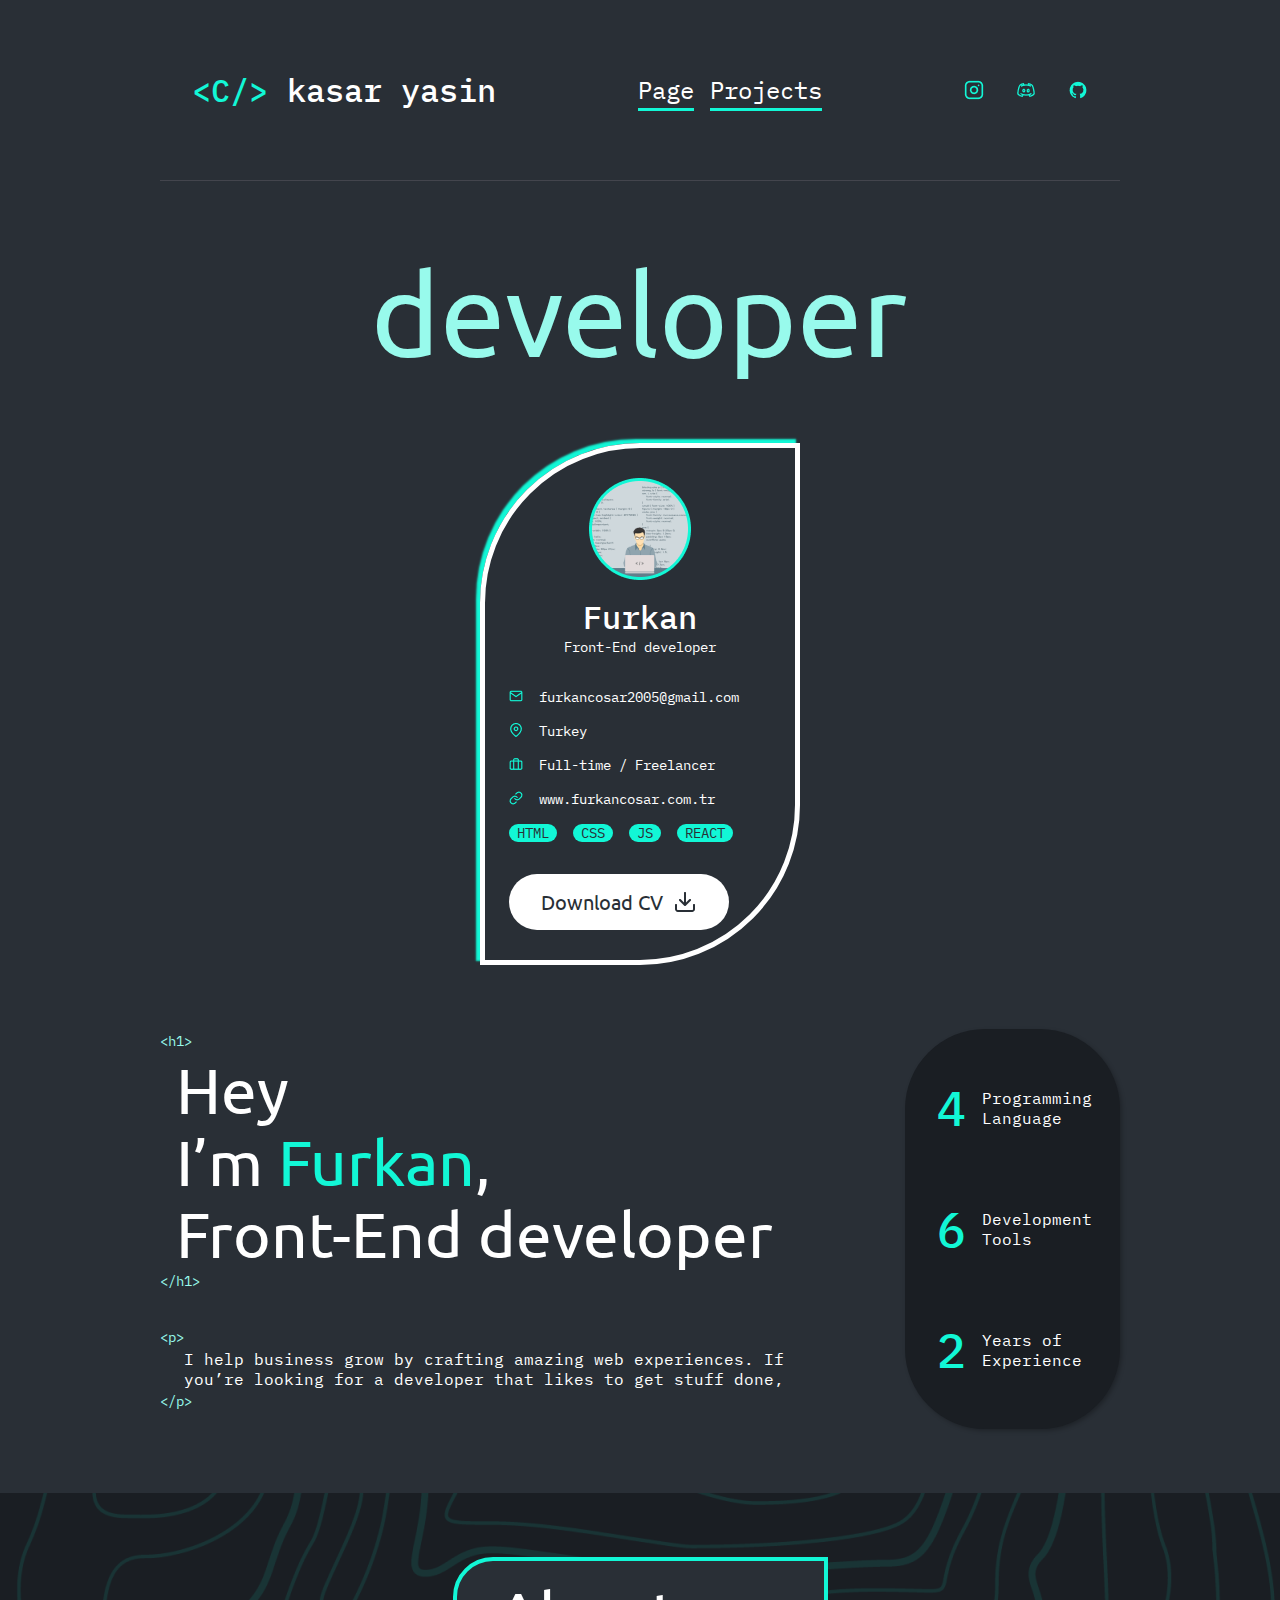
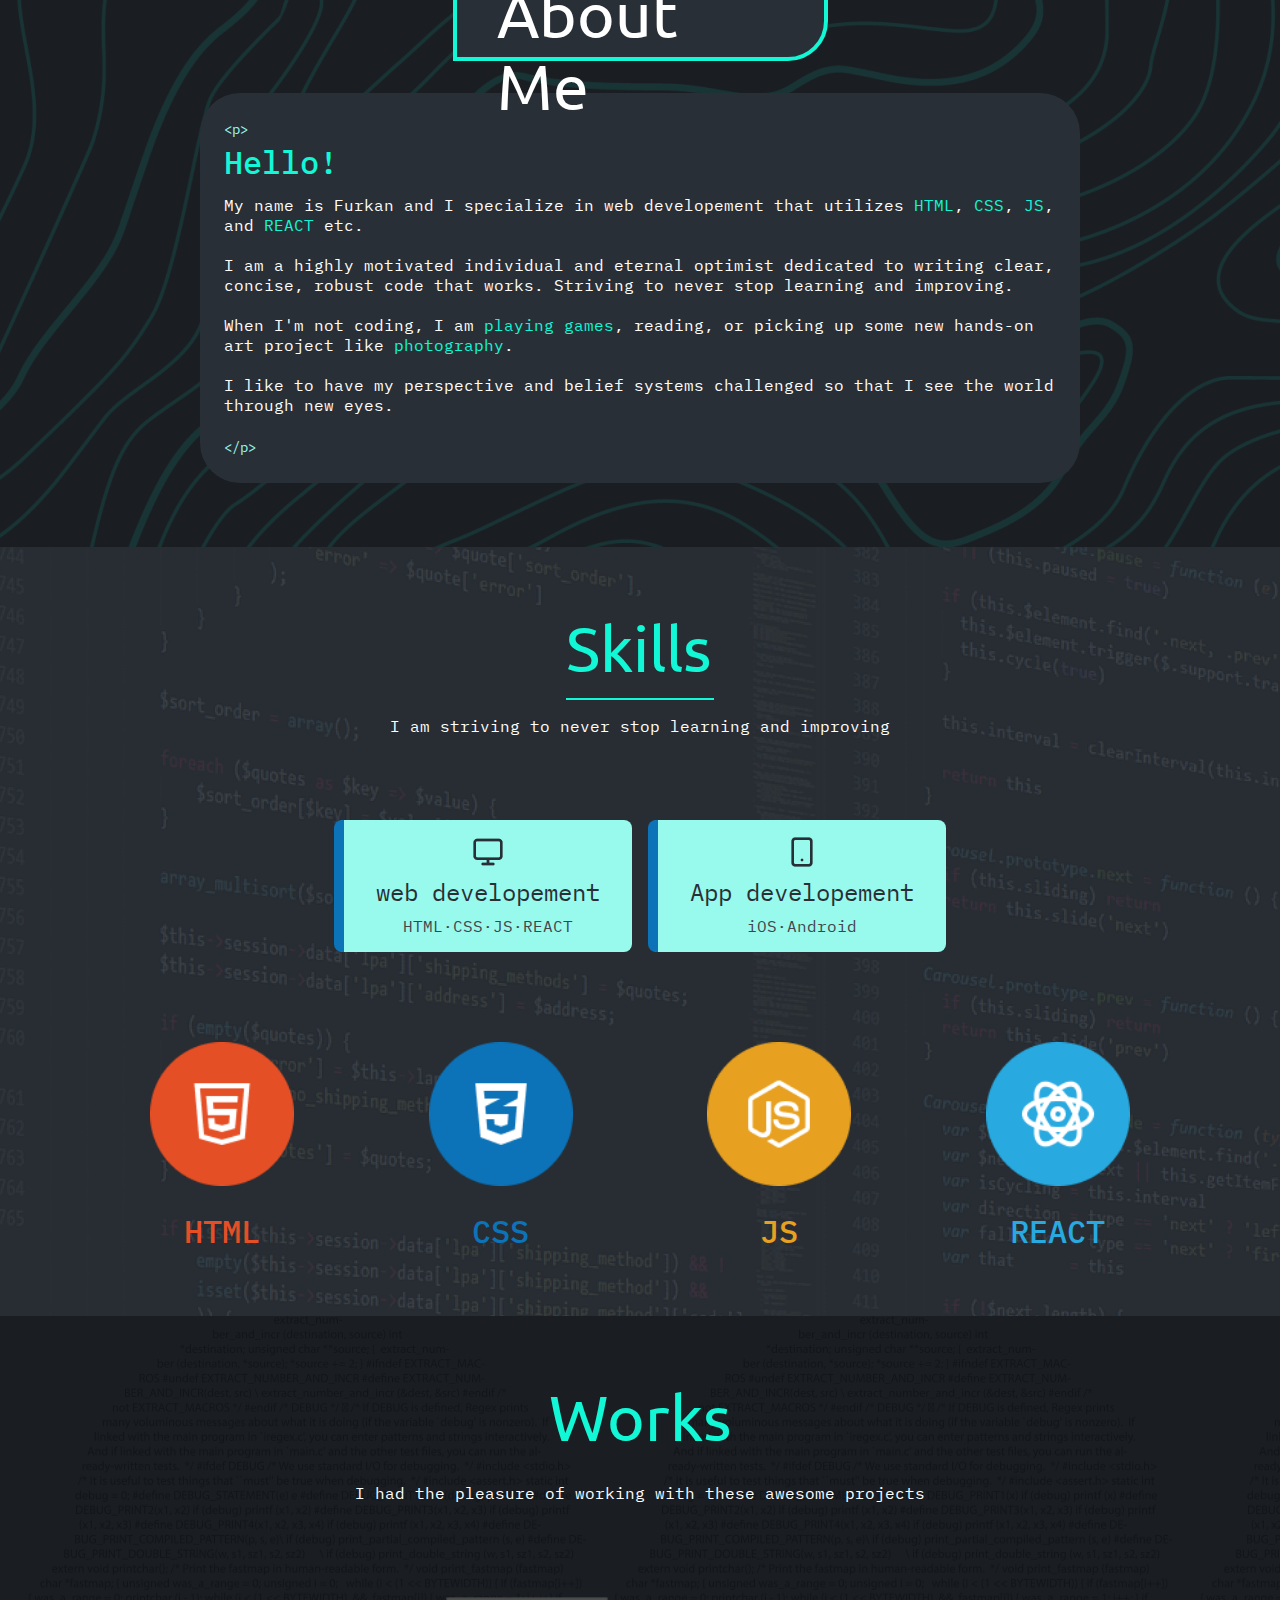
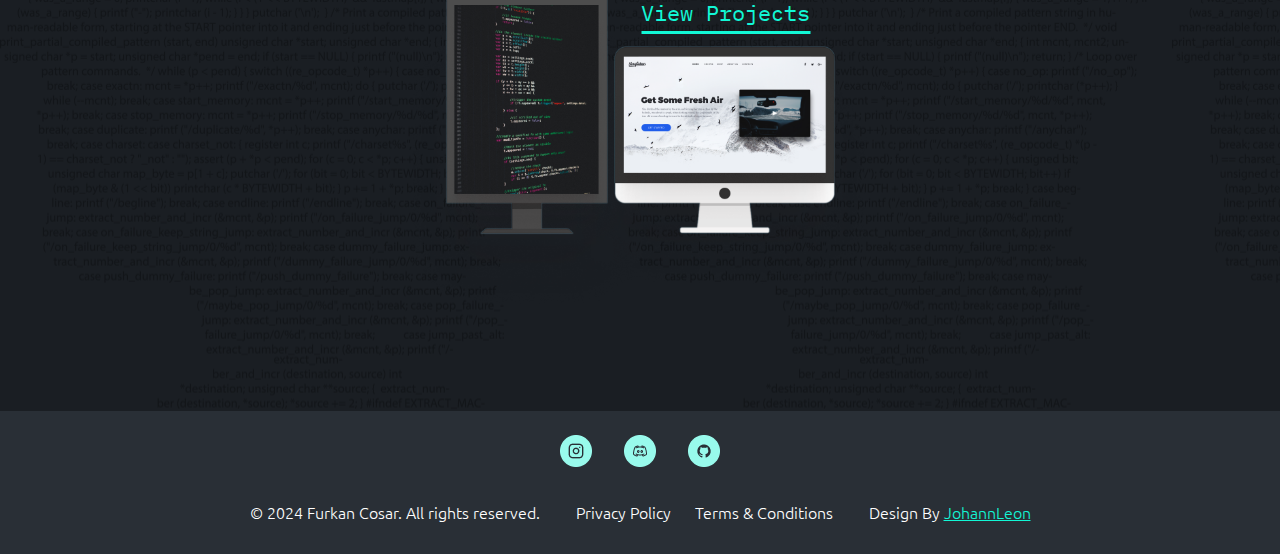
==== commit 29d03cc8: "yasine küfür edildi" ====
--- a/index.html
+++ b/index.html
@@ -18,7 +18,7 @@
 <body>
     <div class="container">
         <div class="header">
-            <h3><span>&lt;C/&gt; </span>FurkanCosar</h3>
+            <h3><span>&lt;C/&gt; </span>kasar yasin</h3>
 
             <ul class="menu-sections">
                 <li><a class="highlight" href="#">Page</a></li>
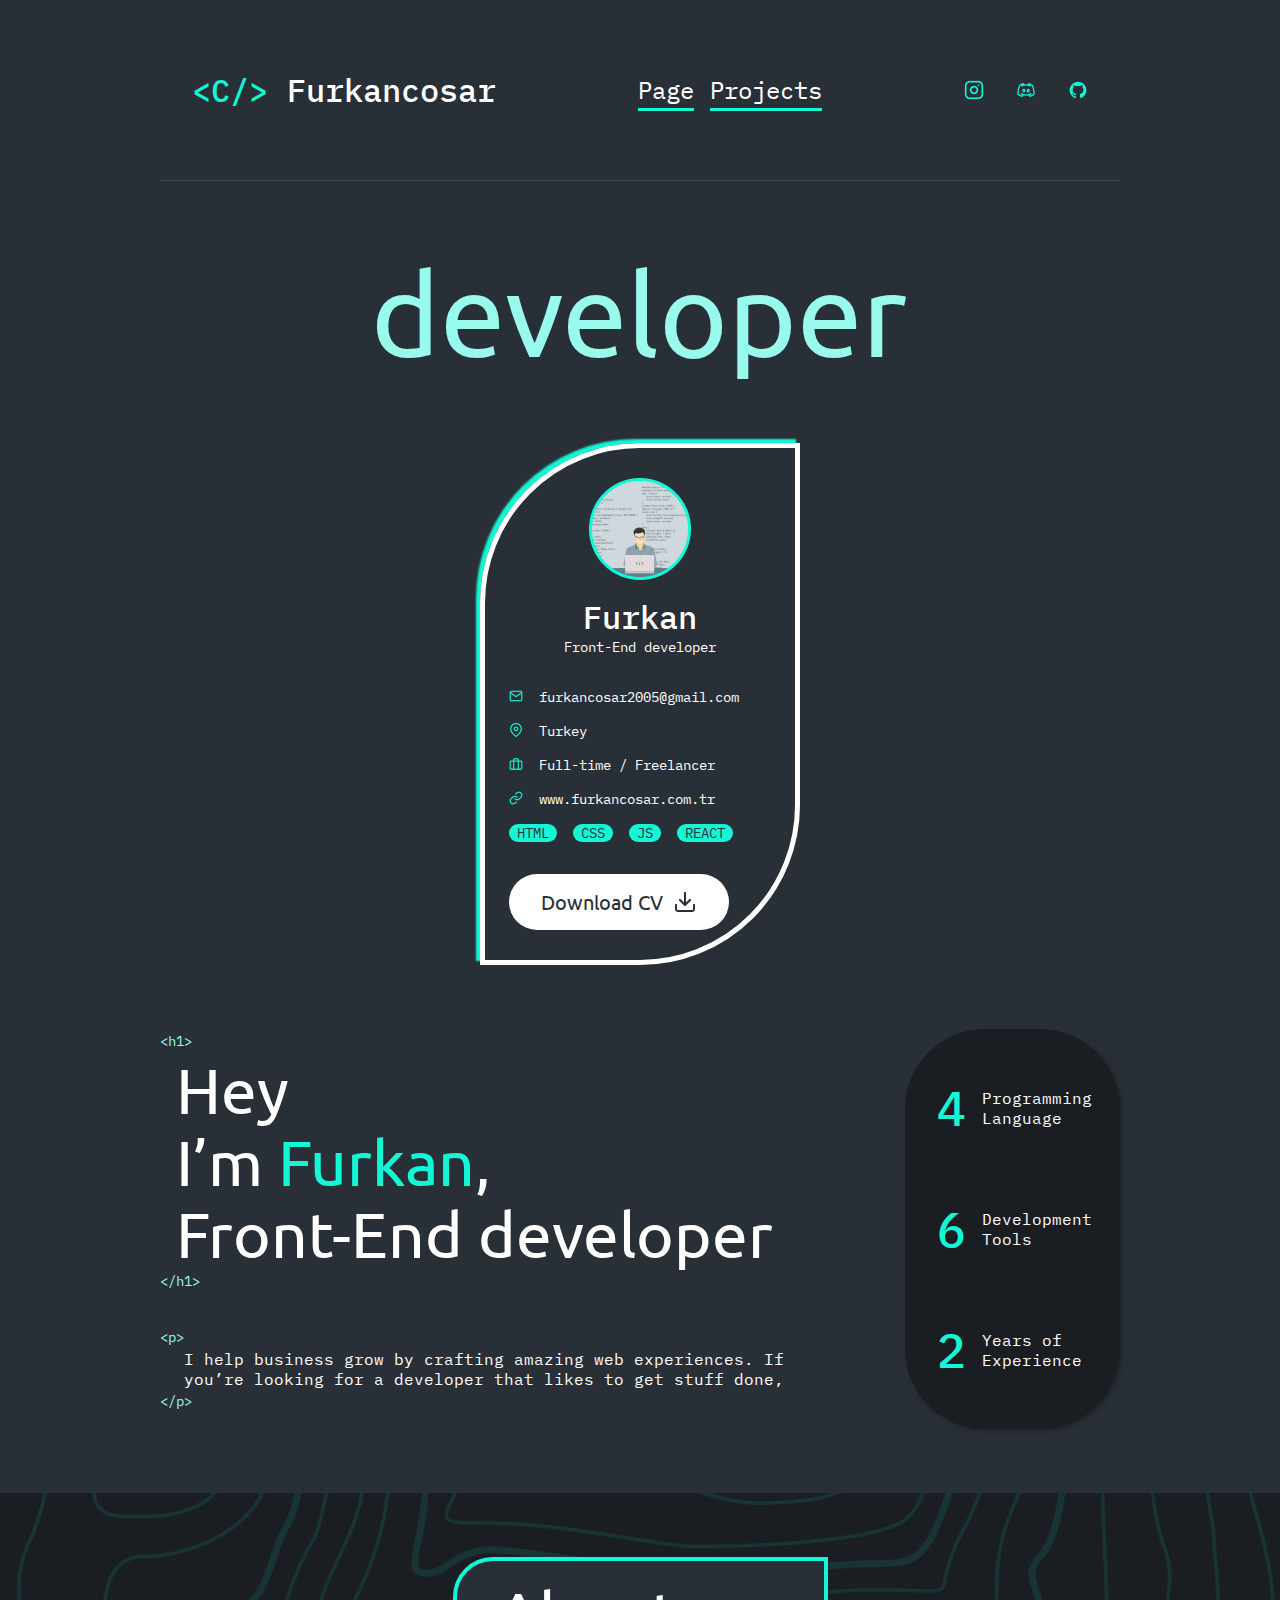
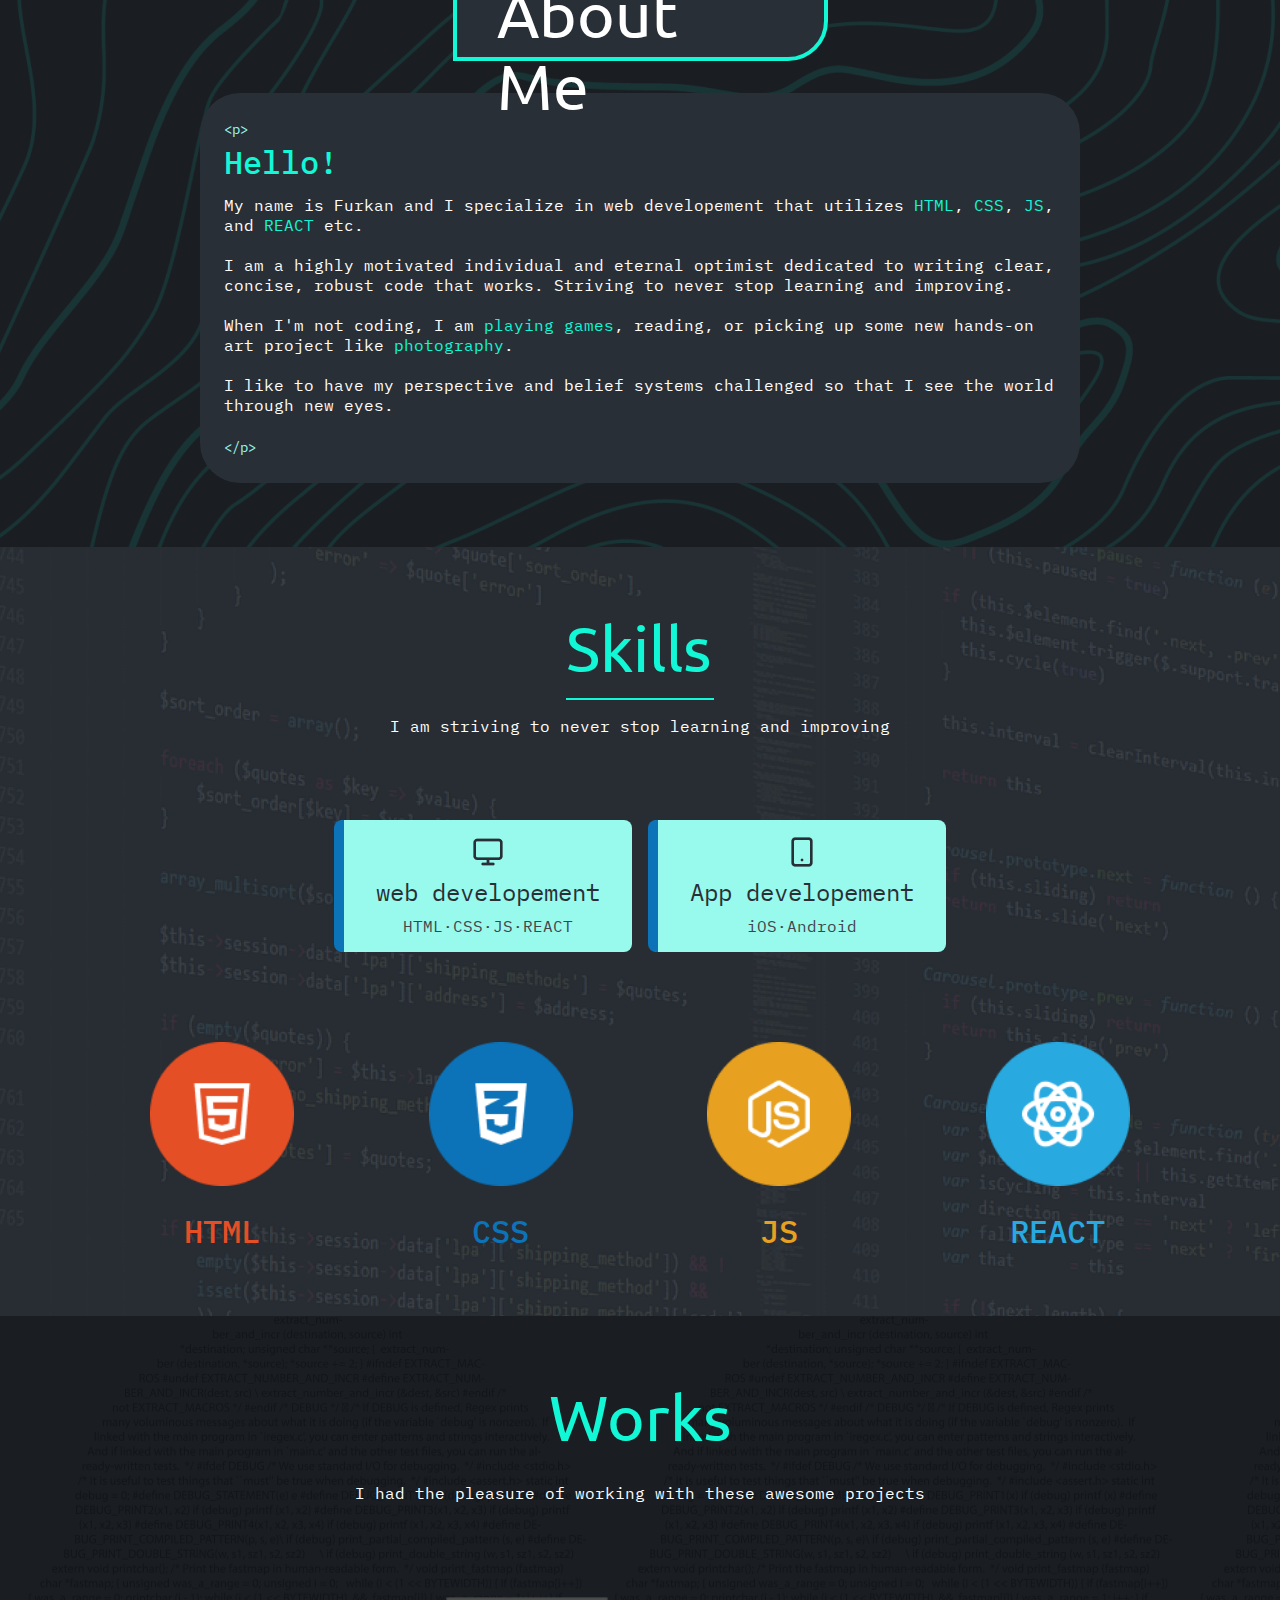
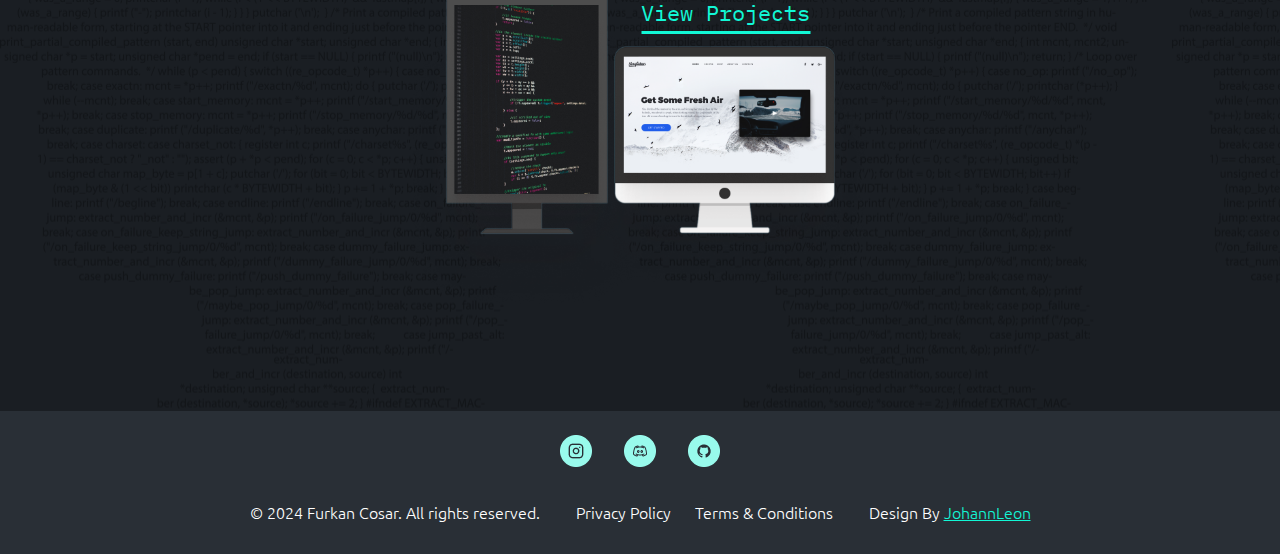
==== commit 7fb94dc6: "düzeltildi" ====
--- a/index.html
+++ b/index.html
@@ -18,7 +18,7 @@
 <body>
     <div class="container">
         <div class="header">
-            <h3><span>&lt;C/&gt; </span>kasar yasin</h3>
+            <h3><span>&lt;C/&gt; </span>Furkancosar</h3>
 
             <ul class="menu-sections">
                 <li><a class="highlight" href="#">Page</a></li>
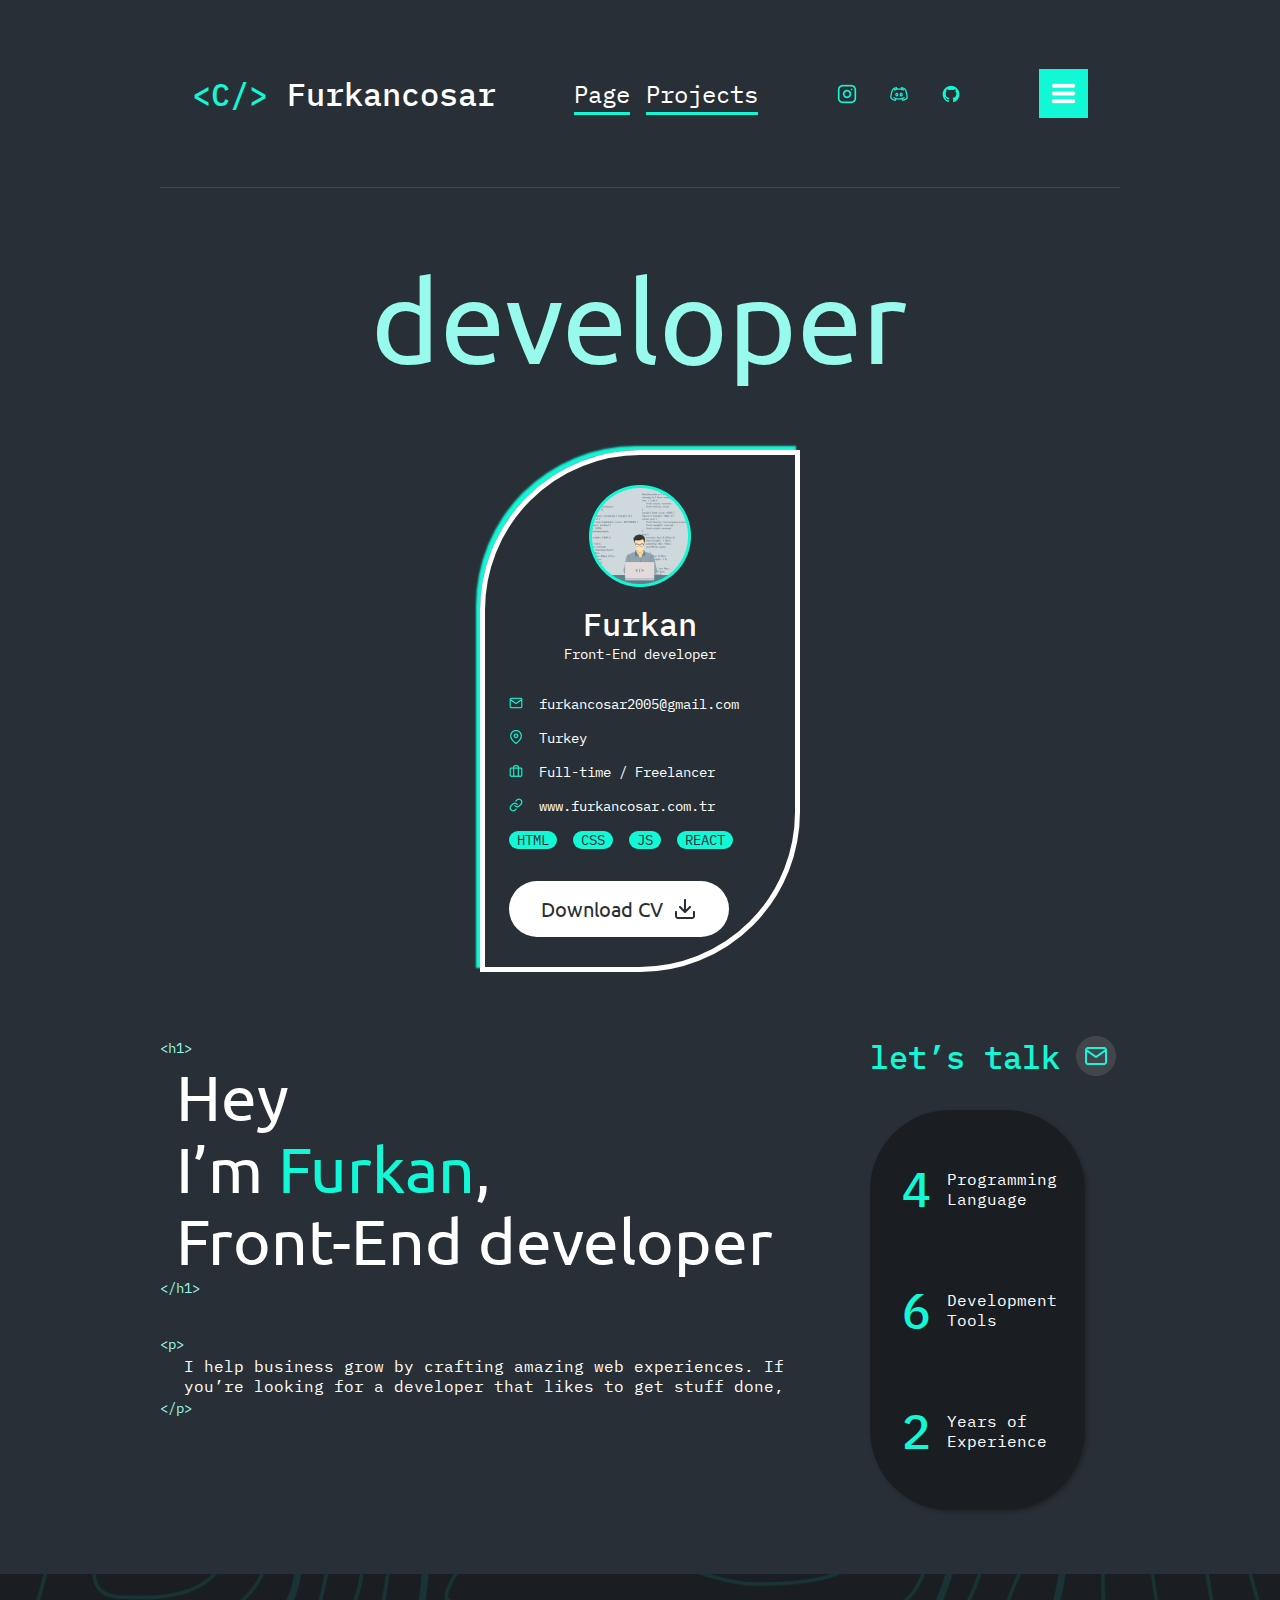
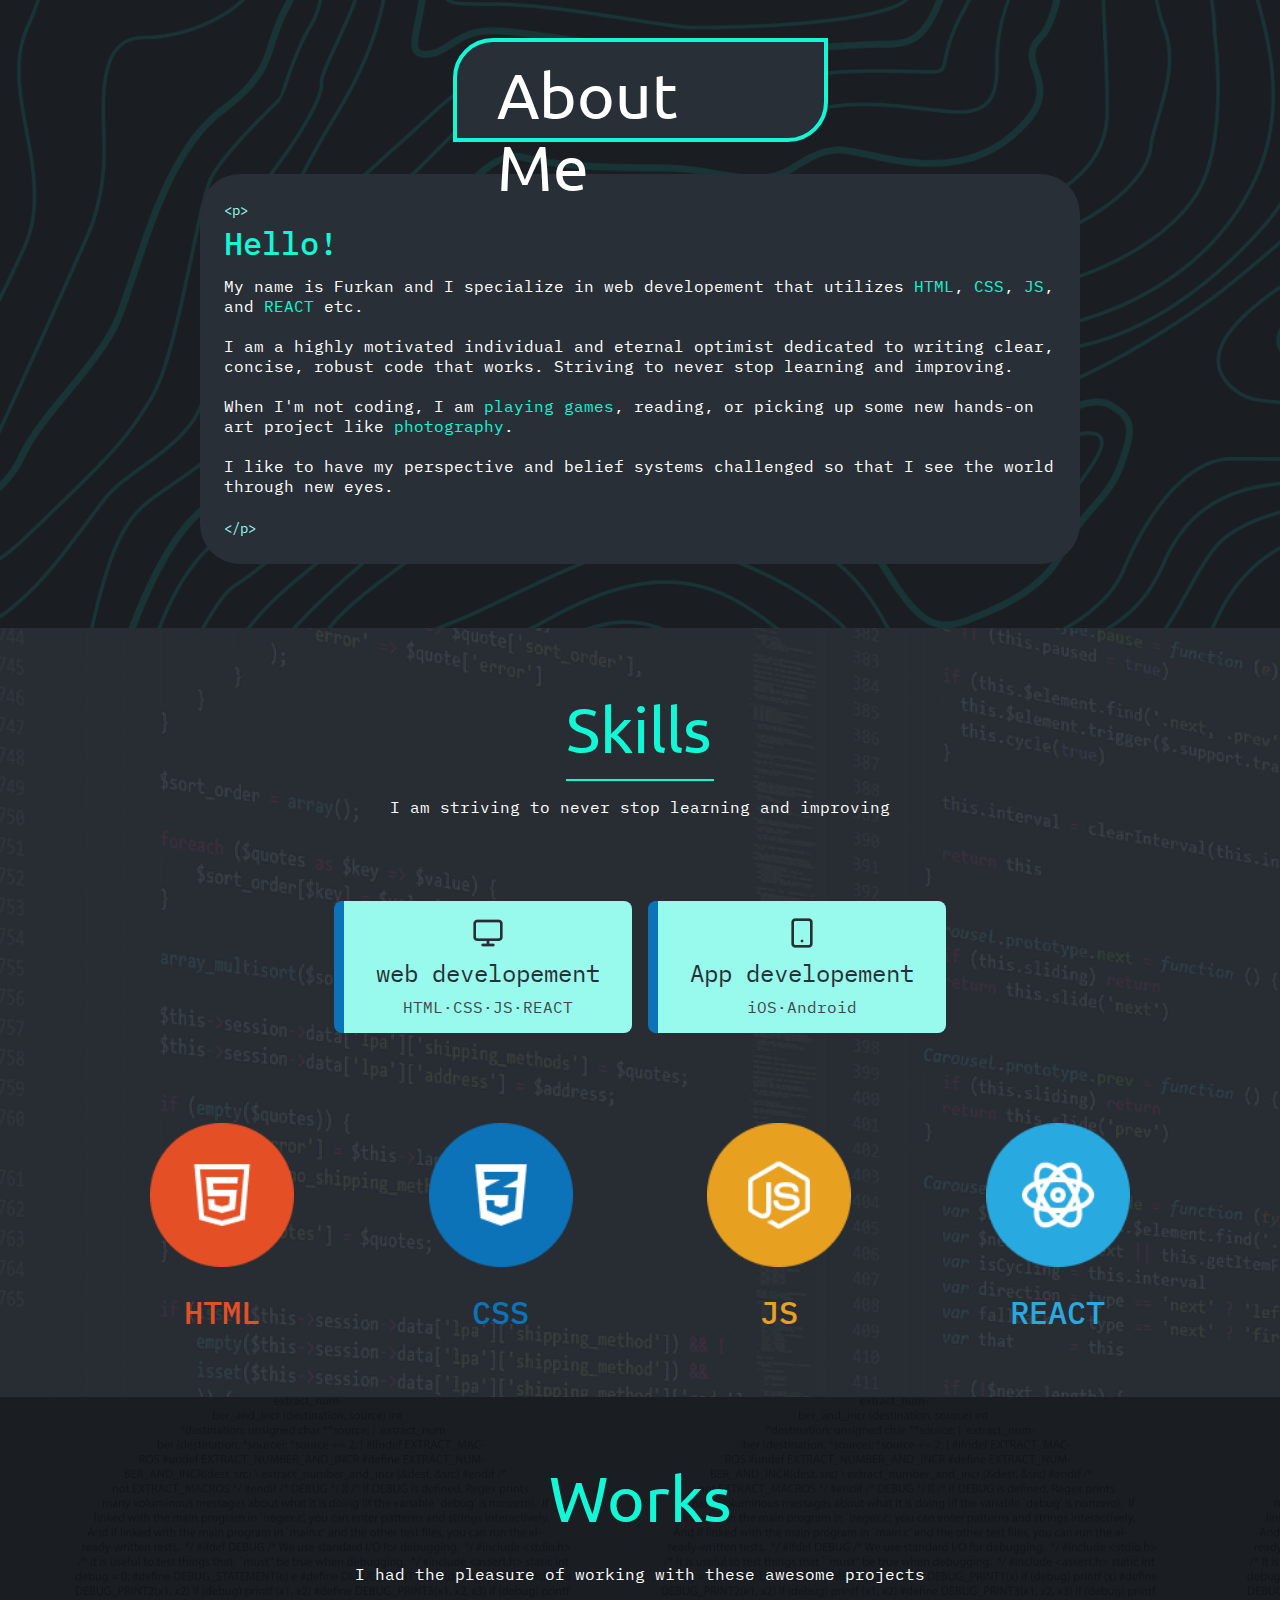
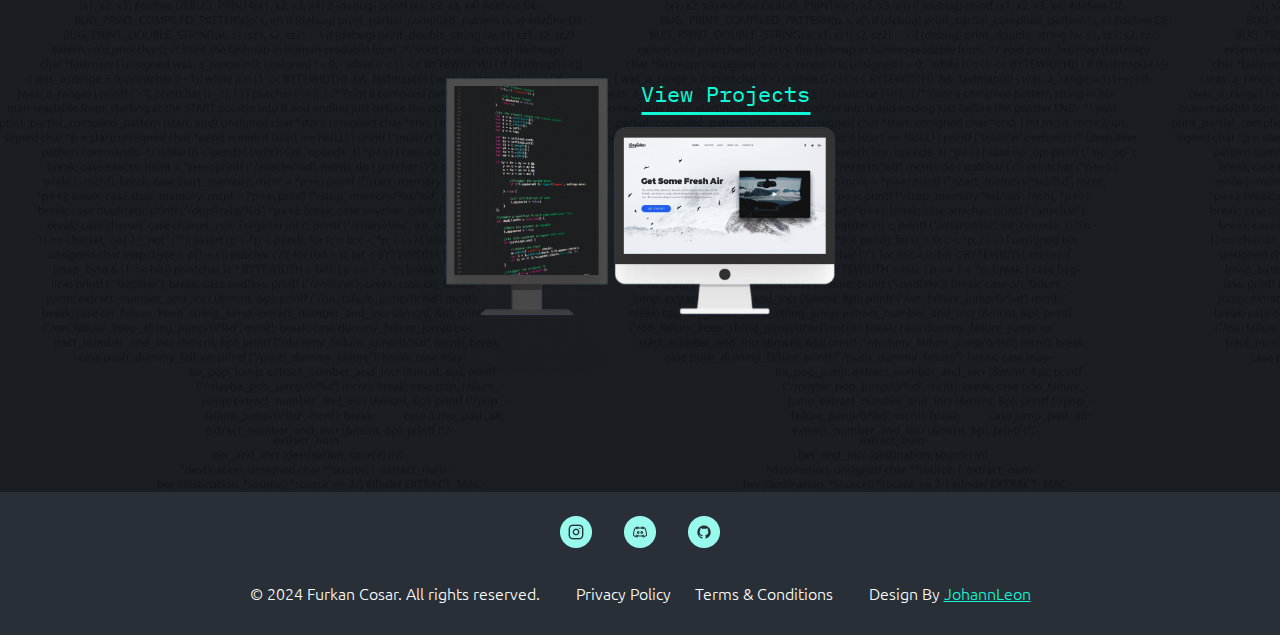
==== commit b56dc9d5: "dropdown menu eklendi" ====
--- a/index.html
+++ b/index.html
@@ -14,6 +14,7 @@
     <link href="https://fonts.googleapis.com/css2?family=IBM+Plex+Mono:ital,wght@0,100;0,200;0,300;0,400;0,500;0,600;0,700;1,100;1,200;1,300;1,400;1,500;1,600;1,700&family=Ubuntu:ital,wght@0,300;0,400;0,500;0,700;1,300;1,400;1,500;1,700&display=swap" rel="stylesheet">
 
     <link rel="stylesheet" href="./assets/css/Portfolio-main.css">
+    <script src="./assets/js/portfolio.js" defer></script>
 </head>
 <body>
     <div class="container">
@@ -30,9 +31,20 @@
                 <li><a target="_blank" href="http://discordapp.com/users/_luchhass"><img src="./assets/img/icons/header-discord-logo.png" alt=""></a></li>
                 <li><a target="_blank" href="https://github.com/FurkanCosar00"><img src="./assets/img/icons/header-github-logo.png" alt=""></a></li>
             </ul>
-        </div>
-
-        <div class="page-banner">
+
+            <div class="dropdown">
+                <button class="dropdown-button"><img src="./assets/img/icons/dropdown-menu.png" alt=""></button>
+                <div class="dropdown-content">
+                    <a href="#pageBanner">Developer</a>
+                    <a href="#aboutMe">About Me</a>
+                    <a href="#skills">Skills</a>
+                    <a href="#works">Works</a>
+                    <a href="#footer">Footer</a>
+                </div>
+            </div>
+        </div>
+
+        <div id="pageBanner" class="page-banner">
             <h1 class="developer-title">developer</h1>
             <div class="cv-card">
                 <img class="profile-picture" src="./assets/img/profile-photo.png" alt="">
@@ -91,7 +103,7 @@
             </div>
         </div>
 
-        <div class="about-me">
+        <div id="aboutMe" class="about-me">
             <h1>About Me</h1>
 
             <div class="about-me-box">
@@ -124,7 +136,7 @@
             </div>
         </div>
 
-        <div class="skills">
+        <div id="skills" class="skills">
             <h1>Skills</h1>
             <p class="skill-text">I am striving to never stop learning and improving</p>
 
@@ -165,7 +177,7 @@
             </div>
         </div>
 
-        <div class="works">
+        <div id="works" class="works">
             <h1>Works</h1>
             <p>I had the pleasure of working with these awesome projects</p>
 
@@ -175,7 +187,7 @@
             </div>
         </div>
 
-        <div class="footer">
+        <div id="footer" class="footer">
             <ul>
                 <li><a target="_blank" href="https://www.instagram.com/luchhass/"><img src="./assets/img/icons/Instagram-logo.png" alt=""></a></li>
                 <li><a target="_blank" href="http://discordapp.com/users/_luchhass"><img src="./assets/img/icons/Discord-logo.png" alt=""></a></li>
--- a/assets/css/Portfolio-main.css
+++ b/assets/css/Portfolio-main.css
@@ -34,15 +34,14 @@
     text-decoration: none;
 }
 
-
-
-
 /* STYLE */
 body {
     background-color: #292F36;
 }
 
-
+html {
+    scroll-behavior: smooth;
+}
 
 /* HEADER */
 .header {
@@ -50,6 +49,7 @@
     margin: 0 auto;
     display: flex;
     justify-content: space-between;
+    align-items: center;
     padding: 24px;
     border-bottom: 1px solid #43454D;
 }
@@ -90,10 +90,6 @@
 
 .socials {
     display: none;
-}
-
-.menu-sections a {
-    color: #FFFFFF;
 }
 
 .highlight {
@@ -124,8 +120,66 @@
 }
 
  .highlight:hover::after {
-  height: 105%;
+  height: 120%;
   width: 105%;
+}
+
+.dropdown {
+    position: relative;
+    display: inline-block;
+}
+
+.dropdown-button {
+    background-color: #12F7D6;
+    color: white;
+    padding: 7px;
+    border: none;
+    cursor: pointer;
+    font-size: 24px;
+    text-shadow: 0px 1px 0px black;
+    font-family: "IBM Plex Mono", monospace;
+}
+
+.dropdown-content {
+    position: absolute;
+    background-color: #f9f9f9;
+    min-width: 100px;
+    box-shadow: 0px 8px 16px 0px rgba(0,0,0,0.2);
+    z-index: 1;
+    opacity: 0;
+    right: 0;
+    visibility: hidden;
+    max-height: 0;
+    overflow: hidden;
+    transform: translateY(-20px) scaleY(0);
+    transform-origin: top;
+    transition: opacity 0.3s ease;
+    background-color: #f9f9f9;
+}
+
+.dropdown-content a {
+    color: #12F7D6;
+    text-shadow: 0px 1px 0px black;
+    padding: 12px 16px;
+    text-decoration: none;
+    display: block;
+}
+
+.dropdown-content a:hover {
+    background-color: #f1f1f1;
+}
+
+.dropdown:hover .dropdown-content,
+.dropdown:focus-within .dropdown-content {
+    opacity: 1;
+    visibility: visible;
+    max-height: 500px; /* İçerik miktarına göre ayarlayabilirsiniz */
+    transform: translateY(0) scaleY(1);
+    background-color: #e0e0e0; /* Açıldığında değişen arka plan rengi */
+}
+
+.dropdown-button img {
+    width: 35px;
 }
 
 /* PAGE BANNER */
@@ -352,21 +406,13 @@
   --hover:  #12F7D6;
 }
 
-button {
+.cv-button {
   color: var(--color);
   transition: 0.55s;
 }
 
-button:hover, button:focus {
+.cv-button:hover, .cv-button:focus {
   border-color: var(--hover);
-}
-
-button {
-  background: none;
-  border: 2px solid;
-  font: inherit;
-  line-height: 1;
-  padding: 1em 2em;
 }
 
 /* ABOUT ME */
@@ -439,8 +485,6 @@
     font-family: "IBM Plex Mono", monospace;
 }
 
-
-
 /* SKİLLS */
 .skills {
     background-image: url(../img/backgrounds/Skills.png);
@@ -656,8 +700,6 @@
     display: none;
 }
 
-
-
 /* FOOTER */
 .footer {
     display: flex;
@@ -778,7 +820,6 @@
         line-height: 42px;
         text-align: left;
     }
-
 
     /* ABOUT ME */
     .about-me h1 {
@@ -840,7 +881,6 @@
         height: 210px;
         gap: 24px;
         opacity: 0px;
-
     }
 
     .ball img {
@@ -874,8 +914,6 @@
         margin: 0 auto;
         margin-bottom: 32px;
     }
-
-
 }
 
 @media (width >= 1280px) {
@@ -940,7 +978,9 @@
     }
 
     .lets-talk h1 {
-        display: none;
+        width: 250px;
+        margin: 0;
+        margin-bottom: 32px;
     }
 
     .developer-title {
@@ -973,9 +1013,6 @@
         height: 210px;
     }
 
-
-
-
     .footer {
         width: 1024px;
         flex-direction: row;
@@ -994,13 +1031,6 @@
         margin: 0px;
     }
 }
-
-
-
-
-
-
-
 
 .projects-section h1 {
     color: #FFFFFF;
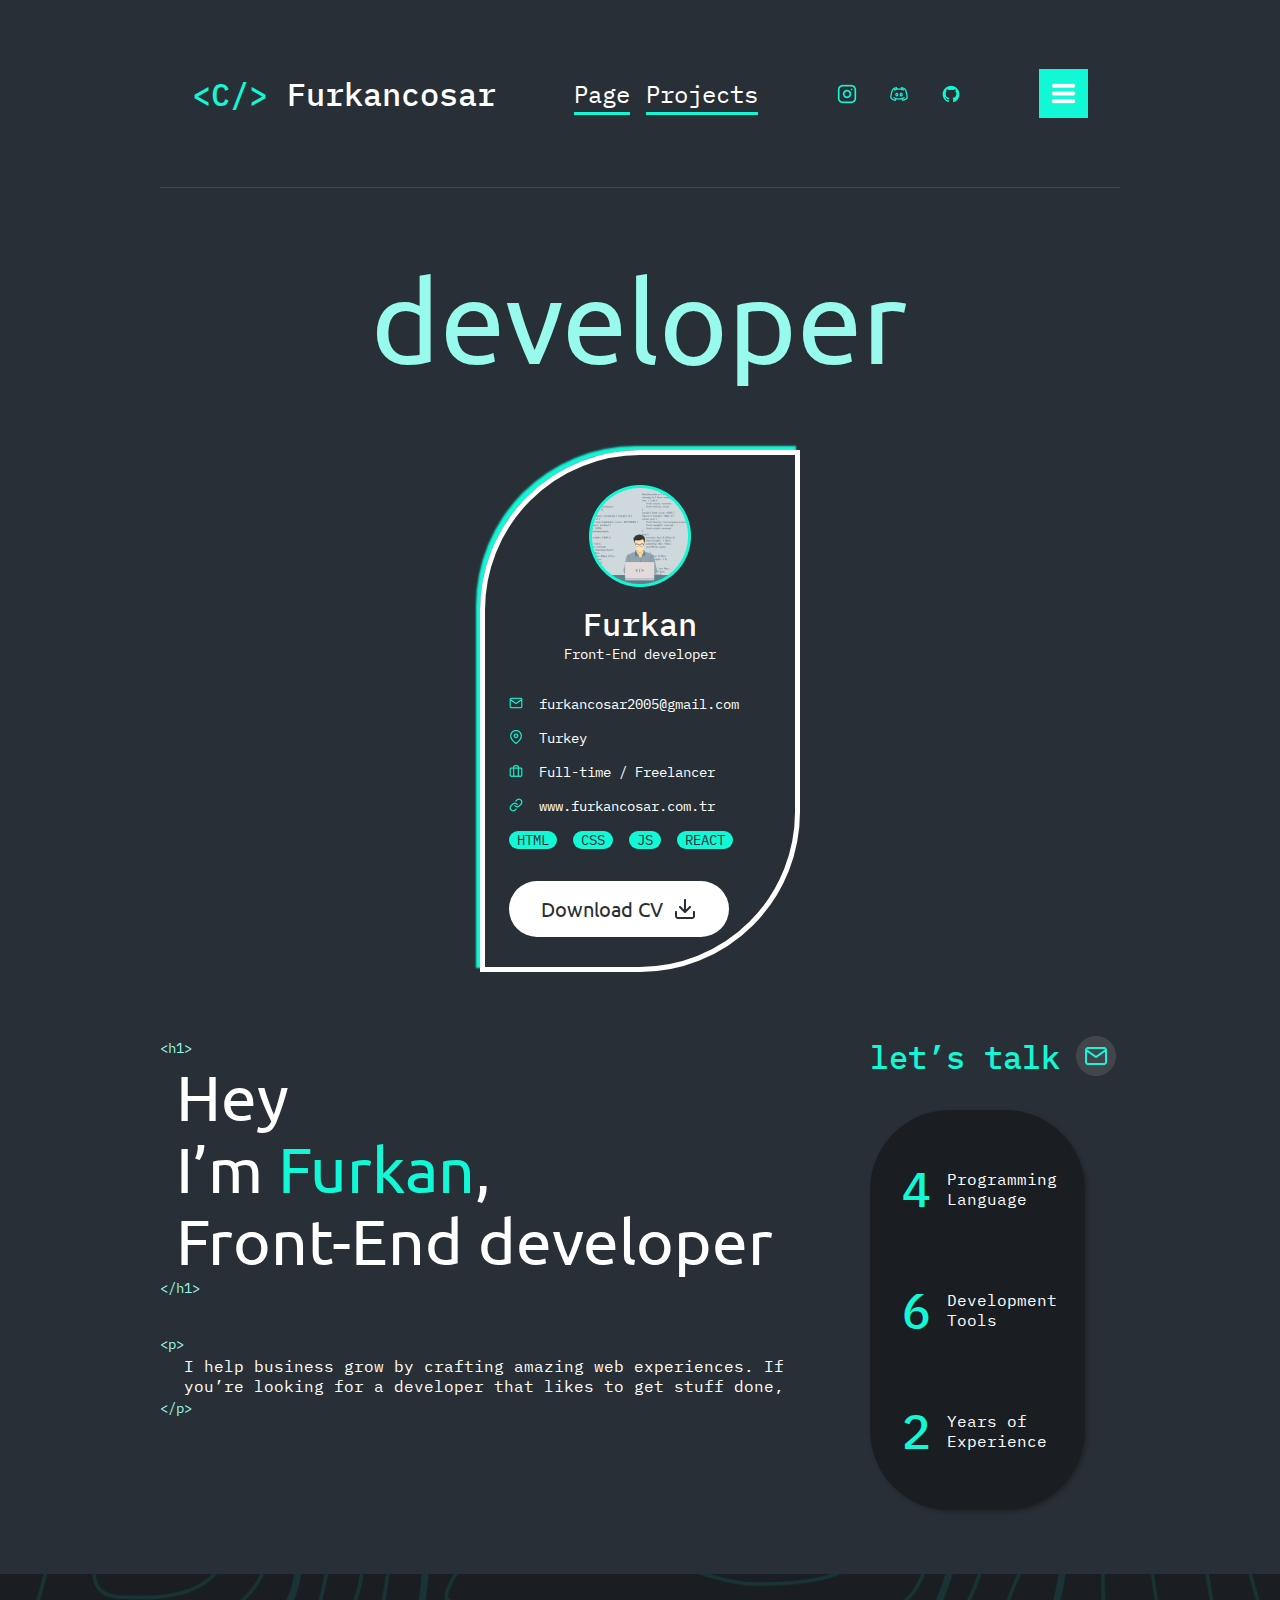
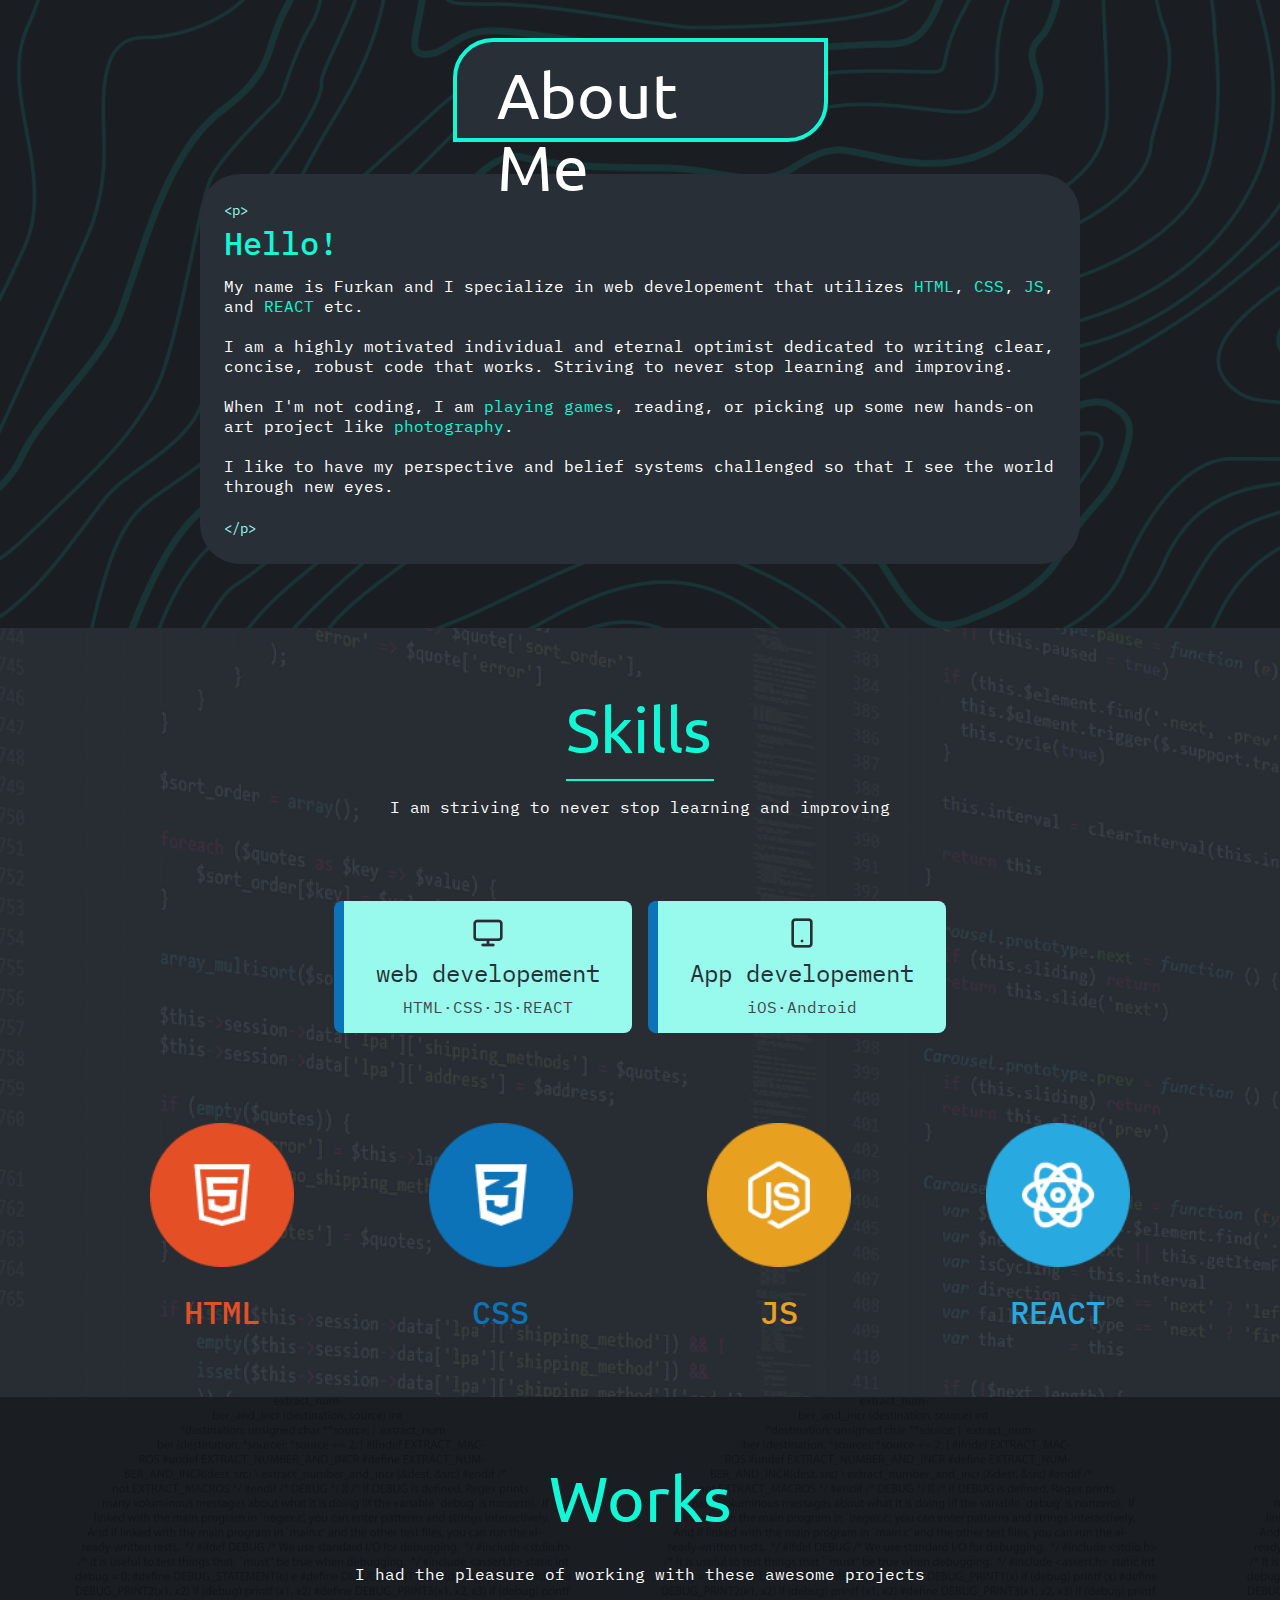
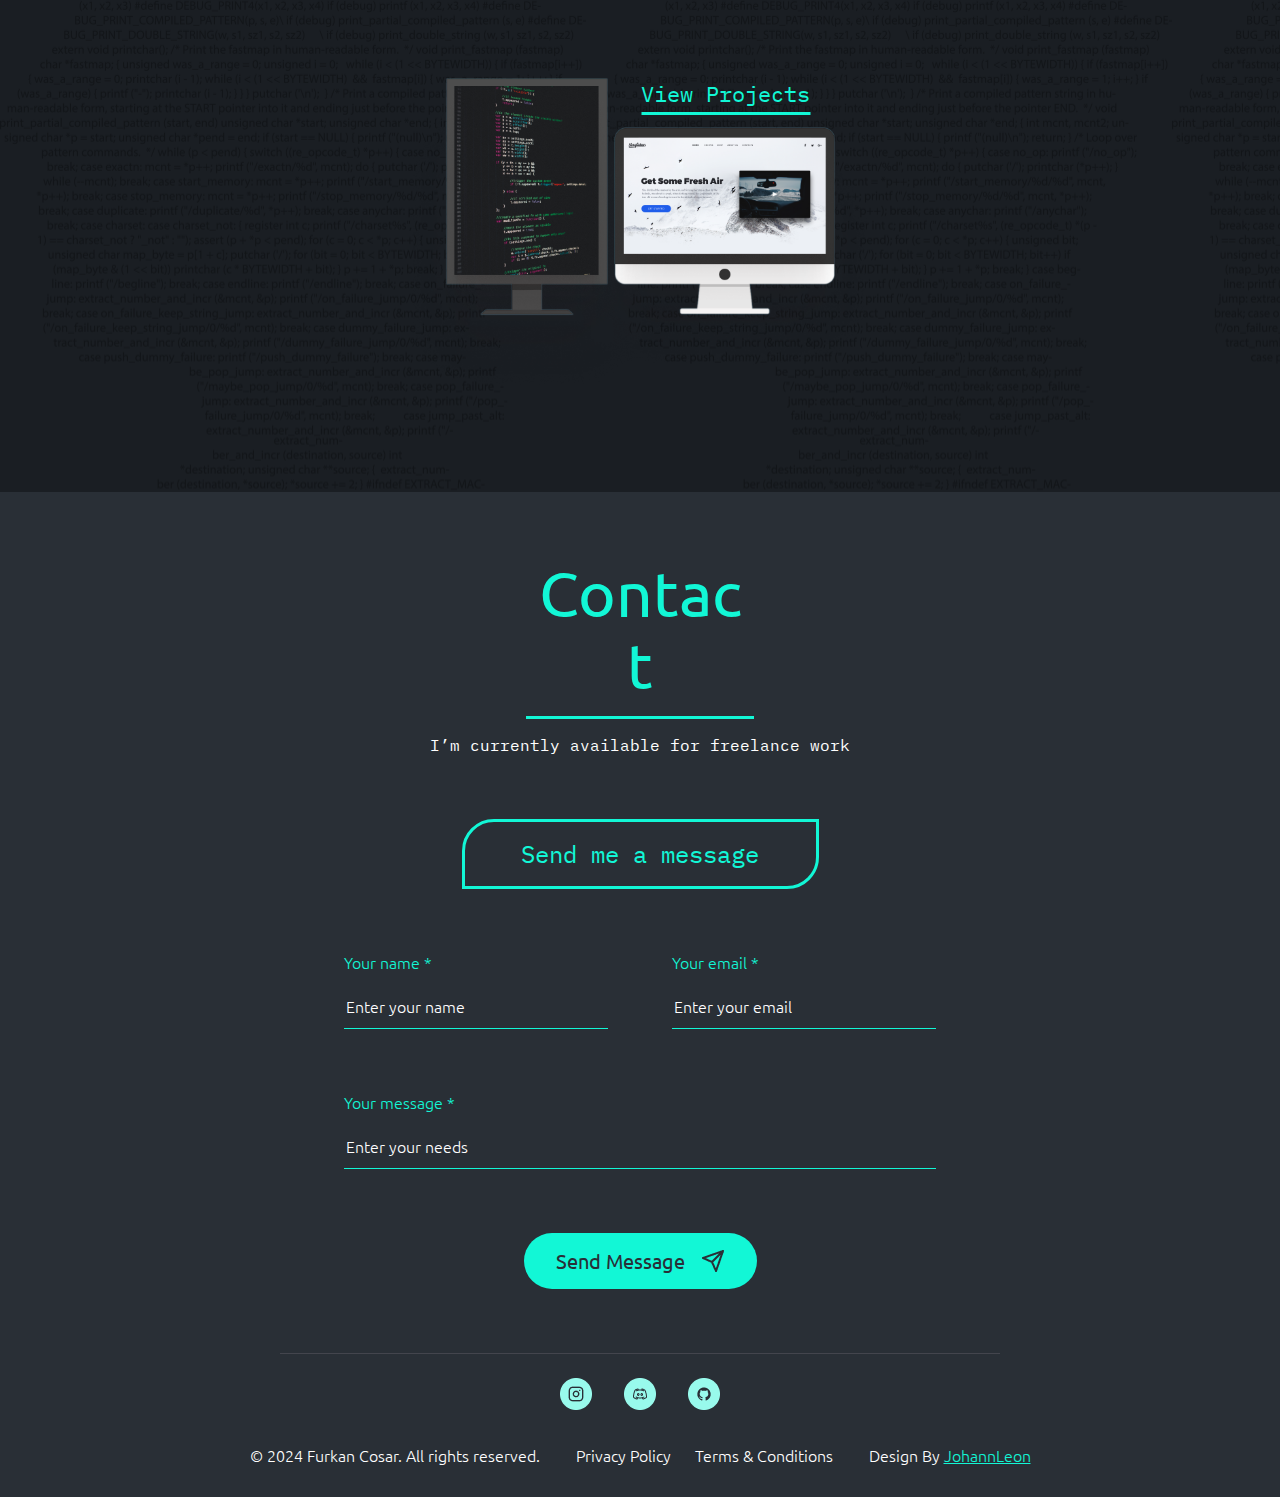
==== commit 668fbecf: "menu yenilendi" ====
--- a/index.html
+++ b/index.html
@@ -39,6 +39,7 @@
                     <a href="#aboutMe">About Me</a>
                     <a href="#skills">Skills</a>
                     <a href="#works">Works</a>
+                    <a href="#contactUs">Contact Us</a>
                     <a href="#footer">Footer</a>
                 </div>
             </div>
@@ -187,6 +188,29 @@
             </div>
         </div>
 
+        <div id="contactUs" class="contact-us">
+            <h1>Contact</h1>
+            <p>I’m currently available for freelance work</p>
+
+            <h2>Send me a message</h2>
+
+            <div class="form-group">
+                <div class="form short">
+                    <label for="">Your name *</label>
+                    <input type="text" placeholder="Enter your name">
+                </div>
+                <div class="form short">
+                    <label for="">Your email *</label>
+                    <input type="text" placeholder="Enter your email">
+                </div>
+                <div class="form">
+                    <label for="">Your message *</label>
+                    <input type="text" placeholder="Enter your needs">
+                </div>
+                <button>Send Message <img src="./assets/img/icons/icon-send.png" alt=""></button>
+            </div>
+        </div>
+
         <div id="footer" class="footer">
             <ul>
                 <li><a target="_blank" href="https://www.instagram.com/luchhass/"><img src="./assets/img/icons/Instagram-logo.png" alt=""></a></li>
--- a/assets/css/Portfolio-main.css
+++ b/assets/css/Portfolio-main.css
@@ -74,7 +74,7 @@
 
 .menu-sections {
     display: flex;
-    gap: 16px;
+    gap: 8px;
     list-style: none;
 }
 
@@ -163,6 +163,7 @@
     padding: 12px 16px;
     text-decoration: none;
     display: block;
+    width: 110px;
 }
 
 .dropdown-content a:hover {
@@ -700,6 +701,116 @@
     display: none;
 }
 
+/* CONTACT US */
+.contact-us {
+    width: 342px;
+    margin: 0 auto;
+    padding: 64px 0px;
+    border-bottom: 1px solid #43454D;
+}
+
+.contact-us h1:nth-child(1) {
+    color: #12F7D6;
+    font-size: 64px;
+    font-weight: 400;
+    line-height: 72px;
+    text-align: center;
+    width: 228px;
+    margin: 0 auto;
+    padding-bottom: 16px;
+    margin-bottom: 16px;
+    border-bottom: 3px solid #12F7D6;
+    font-family: "Ubuntu", sans-serif;
+}
+
+.contact-us p {
+    color: #FFFFFF;
+    font-size: 16px;
+    font-weight: 400;
+    line-height: 20px;
+    text-align: center;
+    width: 342px;
+    margin-bottom: 64px;
+    font-family: "IBM Plex Mono", monospace;
+}
+
+.contact-us h2 {
+    color: #12F7D6;
+    font-size: 24px;
+    font-weight: 400;
+    line-height: 32px;
+    text-align: center;
+    padding: 16px 40px;
+    border-radius: 32px 0px 32px 0px;
+    border: 3px solid #12F7D6;
+    margin-bottom: 64px;
+    font-family: "IBM Plex Mono", monospace;
+}
+
+.form-group {
+    width: 342px;
+    margin: 0 auto;
+    justify-content: center;
+    display: flex;
+    flex-wrap: wrap;
+    gap: 24px;
+}
+
+label {
+    color: #12F7D6;
+    font-size: 16px;
+    font-weight: 300;
+    line-height: 18px;
+    text-align: left;
+    margin-bottom: 24px;
+    font-family: "Ubuntu", sans-serif;
+}
+
+.form {
+    display: flex;
+    flex-direction: column;
+    margin-bottom: 64px;
+}
+
+.form-group input {
+    width: 294px;
+}
+
+.short input {
+    width: 135px;
+}
+
+.form-group input {
+    background-color: transparent;
+    border: none;
+    padding-bottom: 8px;
+    border-bottom: 1px solid #12F7D6;
+}
+
+.form-group input::placeholder {
+    color: #FFFFFF;
+    font-size: 16px;
+    font-weight: 300;
+    line-height: 18px;
+    text-align: left;
+    font-family: "Ubuntu", sans-serif;
+}
+
+.form-group button {
+    color: #292F36;
+    background-color: #12F7D6;
+    border: none;
+    padding: 16px 32px;
+    display: flex;
+    gap: 16px;
+    border-radius: 32px;
+    font-size: 20px;
+    font-weight: 400;
+    line-height: 24px;
+    text-align: left;
+    font-family: "Ubuntu", sans-serif;
+}
+
 /* FOOTER */
 .footer {
     display: flex;
@@ -771,6 +882,18 @@
     .socials {
         display: flex;
         gap: 32px;
+    }
+
+    .dropdown {
+        display: inline-block;
+    }
+
+    .menu-sections {
+        gap: 16px;
+    }
+
+    .dropdown-content a {
+        width: 140px;
     }
 
     /* PAGE BANNER */
@@ -908,7 +1031,38 @@
         top: 30px;
         right: 70px;
     }
-
+    /* CONTACT US */
+    .contact-us {
+        width: 720px;
+    }
+
+    .contact-us p {
+        width: 720px;
+    }
+
+    .contact-us h2 {
+        width: 357px;
+        margin: 0 auto;
+        margin-bottom: 64px;
+    }
+
+    .form-group {
+        width: 720px;
+        gap: 64px;
+    }
+
+    .form {
+        margin-bottom: 0;
+    }
+
+    .form input {
+        width: 592px;
+    }
+
+    .short input {
+        width: 264px;
+    }
+    /* FOOTER */
     .footer {
         width: 768px;
         margin: 0 auto;
@@ -944,6 +1098,14 @@
         text-align: left;
     }
 
+    .dropdown {
+        display: inline-block;
+    }
+
+    .dropdown-content a {
+        width: 160px;
+    }
+    
     /* PAGE BANNER */
     .page-banner {
         width: 960px;
@@ -1031,6 +1193,7 @@
         margin: 0px;
     }
 }
+
 
 .projects-section h1 {
     color: #FFFFFF;
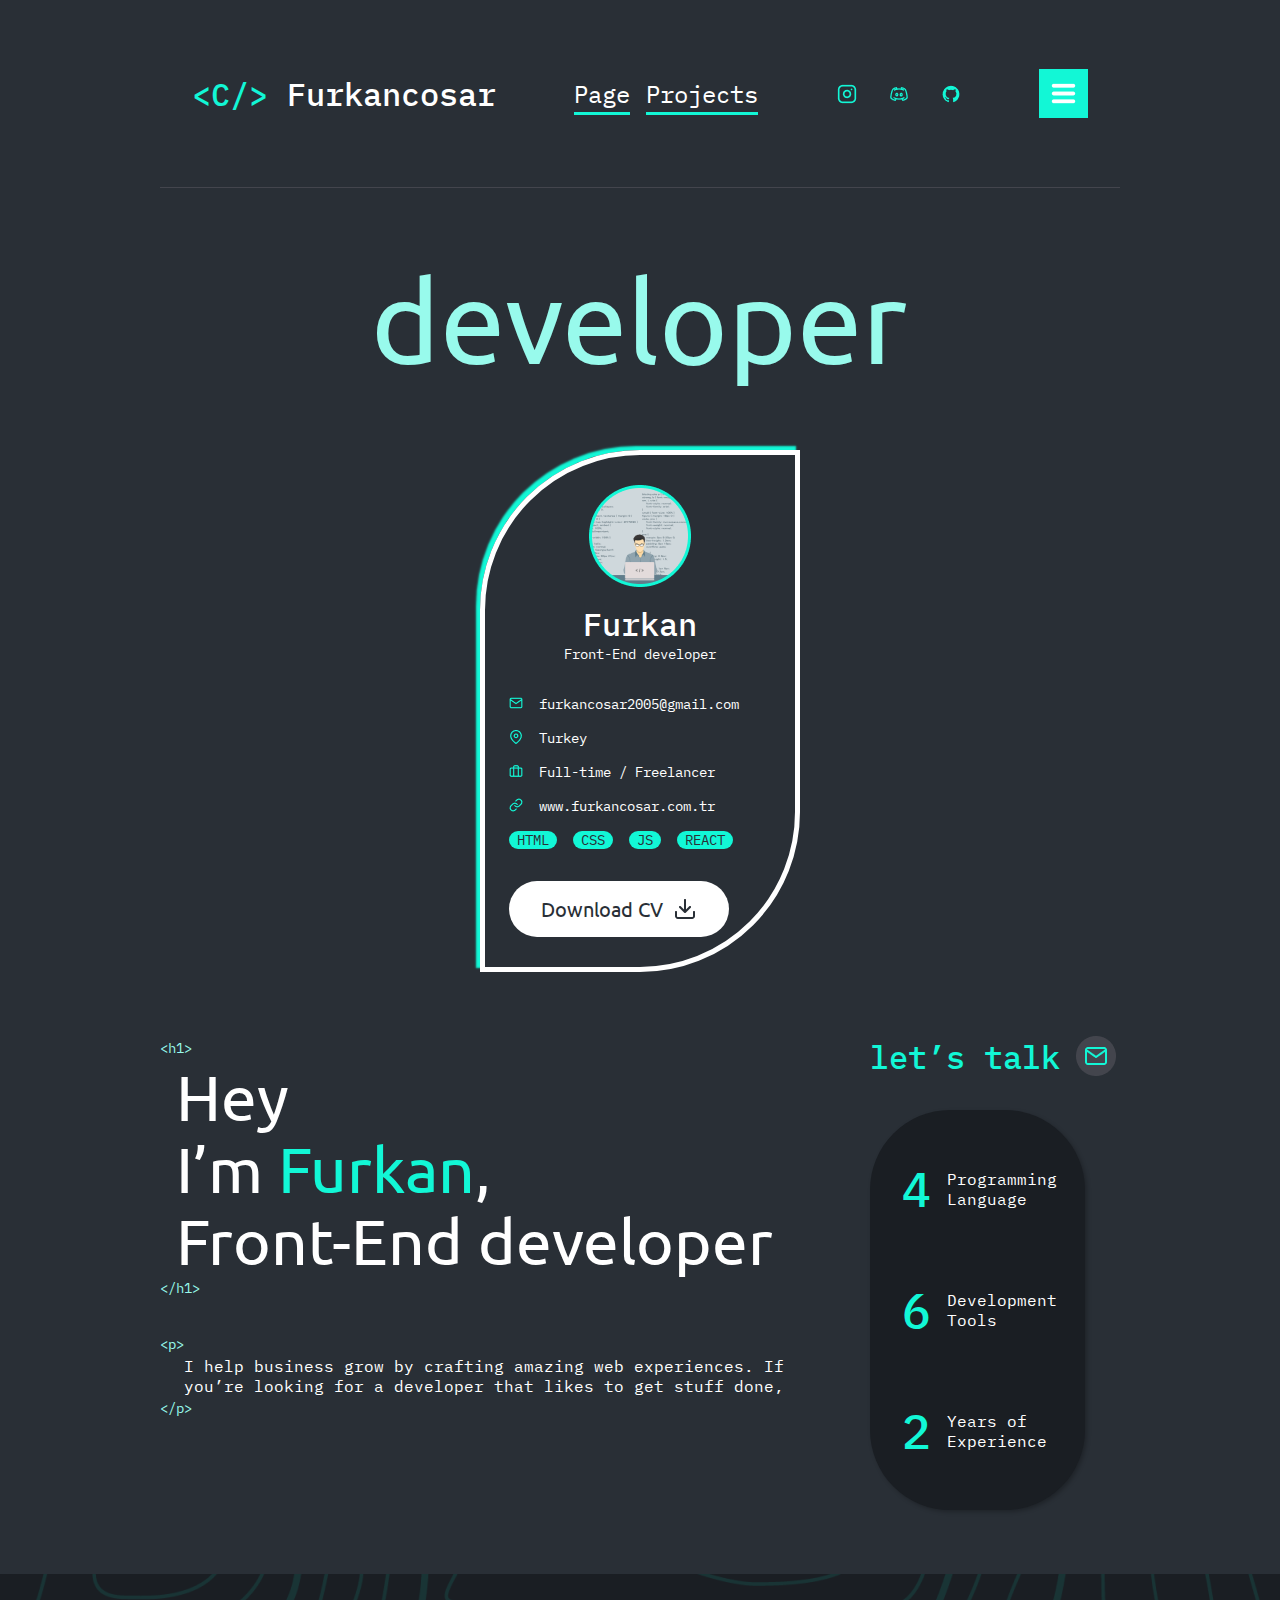
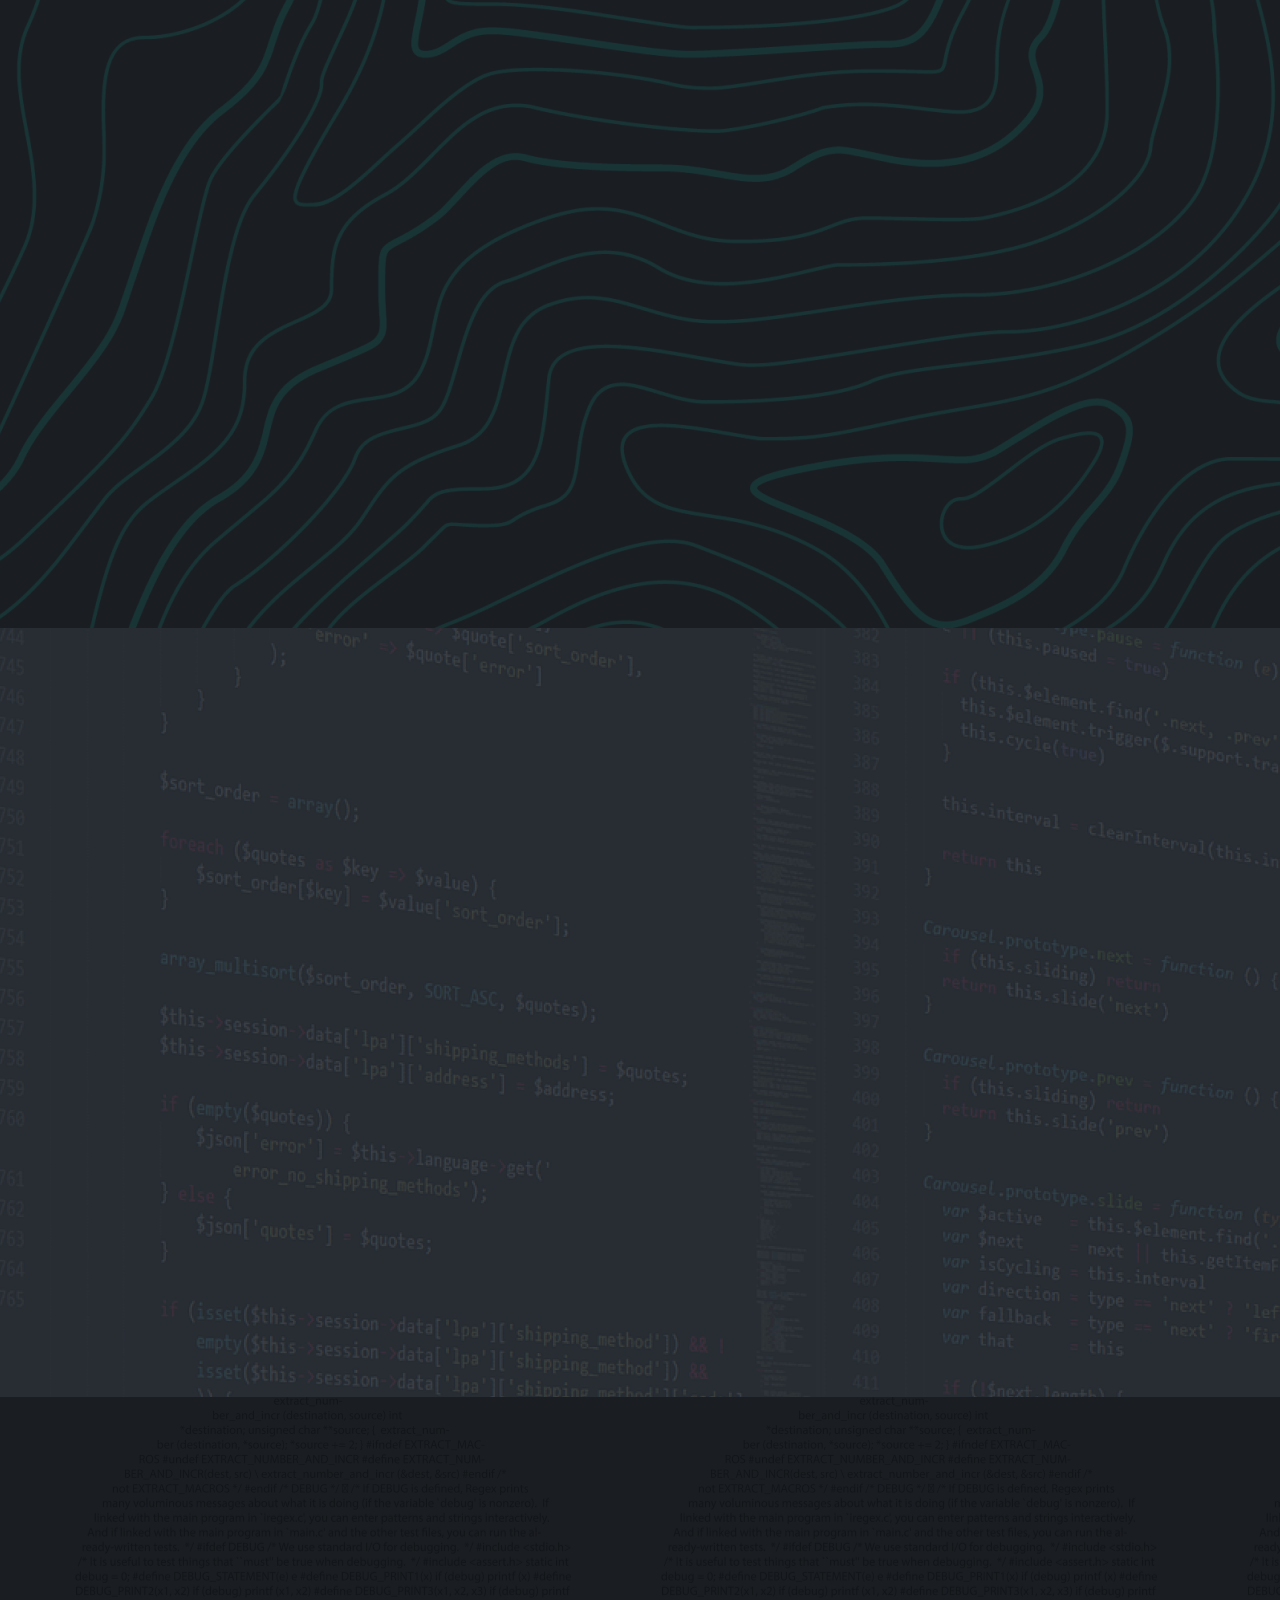
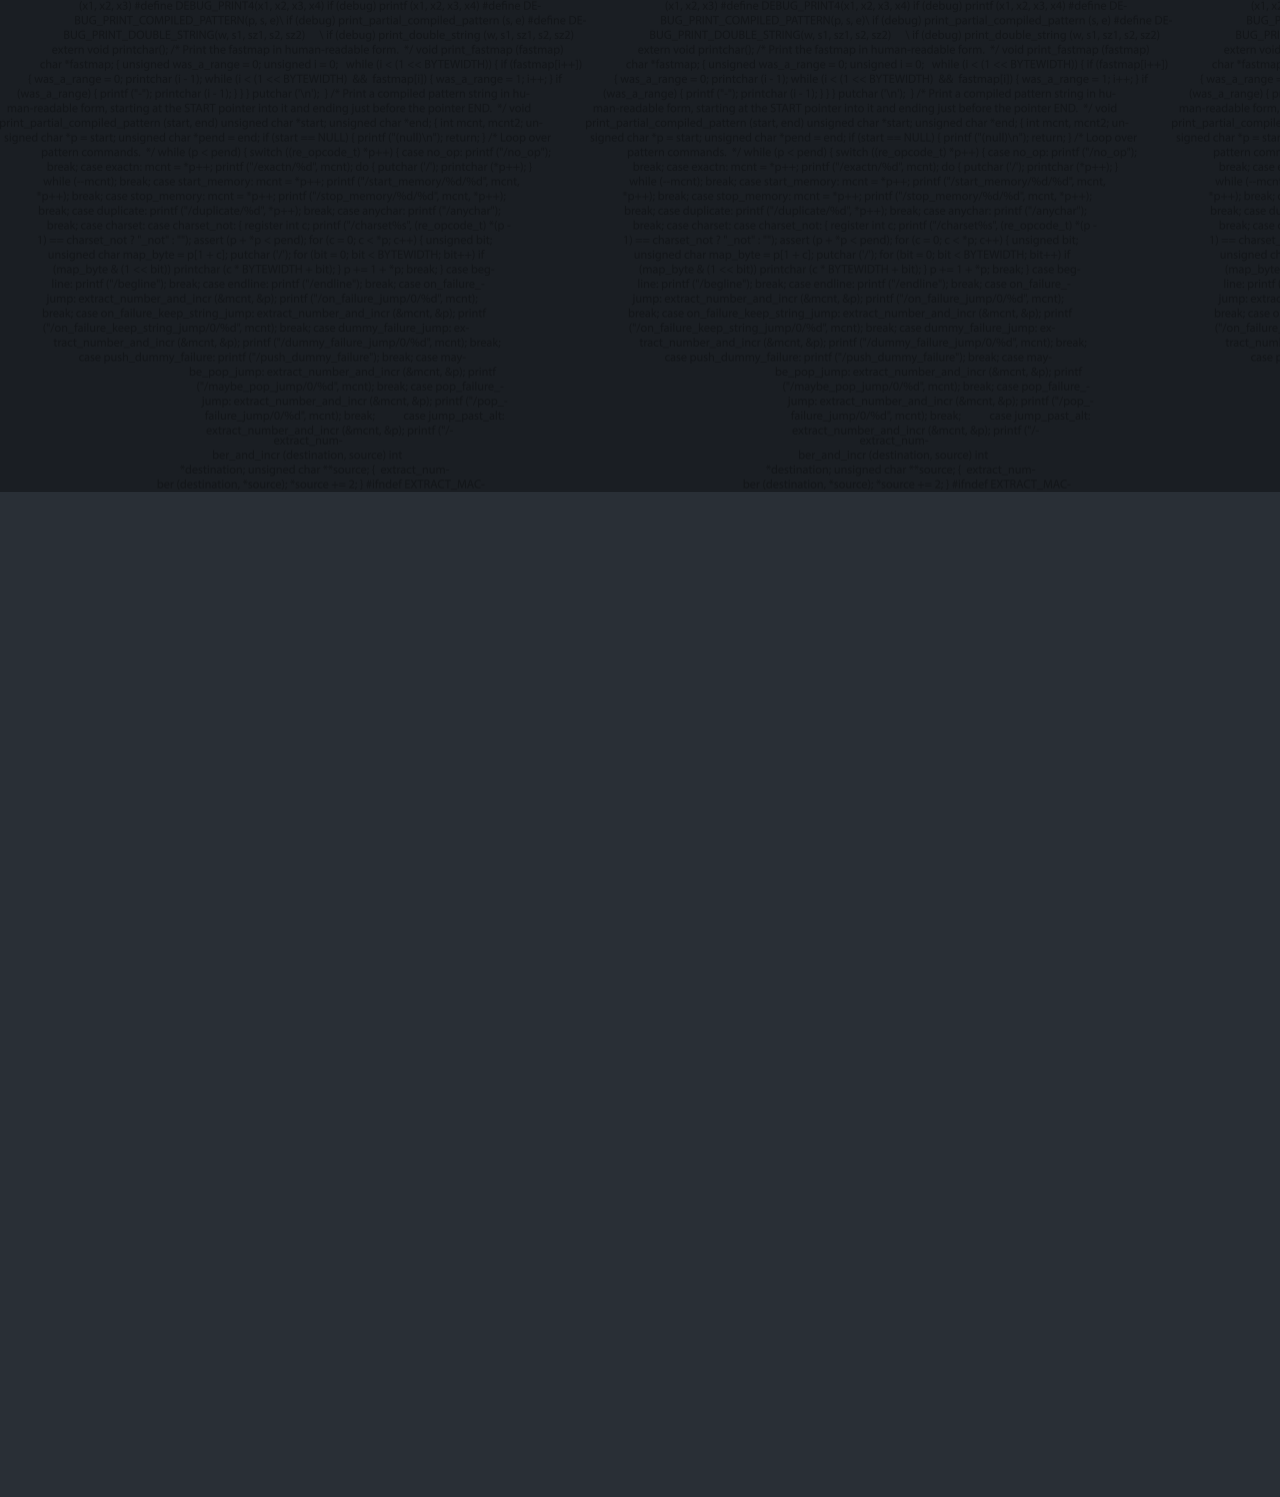
==== commit 7854a286: "page style" ====
--- a/index.html
+++ b/index.html
@@ -18,7 +18,7 @@
 </head>
 <body>
     <div class="container">
-        <div class="header">
+        <div class="header box">
             <h3><span>&lt;C/&gt; </span>Furkancosar</h3>
 
             <ul class="menu-sections">
@@ -45,7 +45,7 @@
             </div>
         </div>
 
-        <div id="pageBanner" class="page-banner">
+        <div id="pageBanner" class="page-banner box">
             <h1 class="developer-title">developer</h1>
             <div class="cv-card">
                 <img class="profile-picture" src="./assets/img/profile-photo.png" alt="">
@@ -105,90 +105,96 @@
         </div>
 
         <div id="aboutMe" class="about-me">
-            <h1>About Me</h1>
-
-            <div class="about-me-box">
-                <span class="deneme">&lt;p&gt;</span>
-                <h2>Hello! </h2>
-                <p>
-                    My name is Furkan and I
-                    specialize in web developement
-                    that utilizes <span>HTML</span>, <span>CSS</span>, <span>JS</span>,
-                    and <span>REACT</span> etc. <br><br>
-
-                    I am a highly motivated
-                    individual and eternal
-                    optimist dedicated to writing
-                    clear, concise, robust code
-                    that works. Striving to never
-                    stop learning and improving.<br><br>
-
-                    When I'm not coding, I am
-                    <span>playing games</span>, reading, or
-                    picking up some new hands-on
-                    art project like <span>photography</span>.<br><br>
-
-                    I like to have my perspective
-                    and belief systems challenged
-                    so that I see the world
-                    through new eyes.<br><br>
-                </p>
-                <span class="deneme">&lt;/p&gt;</span>
+            <div class="box">
+                <h1>About Me</h1>
+
+                <div class="about-me-box">
+                    <span class="deneme">&lt;p&gt;</span>
+                    <h2>Hello! </h2>
+                    <p>
+                        My name is Furkan and I
+                        specialize in web developement
+                        that utilizes <span>HTML</span>, <span>CSS</span>, <span>JS</span>,
+                        and <span>REACT</span> etc. <br><br>
+
+                        I am a highly motivated
+                        individual and eternal
+                        optimist dedicated to writing
+                        clear, concise, robust code
+                        that works. Striving to never
+                        stop learning and improving.<br><br>
+
+                        When I'm not coding, I am
+                        <span>playing games</span>, reading, or
+                        picking up some new hands-on
+                        art project like <span>photography</span>.<br><br>
+
+                        I like to have my perspective
+                        and belief systems challenged
+                        so that I see the world
+                        through new eyes.<br><br>
+                    </p>
+                    <span class="deneme">&lt;/p&gt;</span>
+                </div>
             </div>
         </div>
 
         <div id="skills" class="skills">
-            <h1>Skills</h1>
-            <p class="skill-text">I am striving to never stop learning and improving</p>
-
-            <div class="skills-boxes">
-                <div class="development-box">
-                    <img src="./assets/img/icons/desktop-logo.png" alt="">
-                    <h3>web developement</h3>
-                    <p>HTML·CSS·JS·REACT</p>
-                </div>
-    
-                <div class="development-box">
-                    <img src="./assets/img/icons/phone-logo.png" alt="">
-                    <h3>App developement</h3>
-                    <p>iOS·Android</p>
-                </div>
-            </div>
-
-            <div class="frontend-balls">
-                <div class="ball">
-                    <img src="./assets/img/html-logo.png" alt="">
-                    <p>HTML</p>
-                </div>
-
-                <div class="ball">
-                    <img src="./assets/img/css-logo.png" alt="">
-                    <p>CSS</p>
-                </div>
-
-                <div class="ball">
-                    <img src="./assets/img/js-logo.png" alt="">
-                    <p>JS</p>
-                </div>
-
-                <div class="ball">
-                    <img src="./assets/img/react-logo.png" alt="">
-                    <p>REACT</p>
+            <div class="box">
+                <h1>Skills</h1>
+                <p class="skill-text">I am striving to never stop learning and improving</p>
+
+                <div class="skills-boxes">
+                    <div class="development-box">
+                        <img src="./assets/img/icons/desktop-logo.png" alt="">
+                        <h3>web developement</h3>
+                        <p>HTML·CSS·JS·REACT</p>
+                    </div>
+        
+                    <div class="development-box">
+                        <img src="./assets/img/icons/phone-logo.png" alt="">
+                        <h3>App developement</h3>
+                        <p>iOS·Android</p>
+                    </div>
+                </div>
+
+                <div class="frontend-balls">
+                    <div class="ball">
+                        <img src="./assets/img/html-logo.png" alt="">
+                        <p>HTML</p>
+                    </div>
+
+                    <div class="ball">
+                        <img src="./assets/img/css-logo.png" alt="">
+                        <p>CSS</p>
+                    </div>
+
+                    <div class="ball">
+                        <img src="./assets/img/js-logo.png" alt="">
+                        <p>JS</p>
+                    </div>
+
+                    <div class="ball">
+                        <img src="./assets/img/react-logo.png" alt="">
+                        <p>REACT</p>
+                    </div>
                 </div>
             </div>
         </div>
 
         <div id="works" class="works">
-            <h1>Works</h1>
-            <p>I had the pleasure of working with these awesome projects</p>
-
-            <div class="works-link">
-                <img src="./assets/img/Content.png" alt="">
-                <h1 class="speacial-menu-texts"><a class="highlight" href="./assets/html/projects.html">View Projects</a></h1>
-            </div>
-        </div>
-
-        <div id="contactUs" class="contact-us">
+            <div class="box">
+                <h1>Works</h1>
+                <p>I had the pleasure of working with these awesome projects</p>
+
+                <div class="works-link">
+                    <img src="./assets/img/Content.png" alt="">
+                    <h1 class="speacial-menu-texts"><a class="highlight" href="./assets/html/projects.html">View Projects</a></h1>
+                </div>
+            </div>
+        </div>
+
+        <div id="contactUs" class="contact-us box">
             <h1>Contact</h1>
             <p>I’m currently available for freelance work</p>
 
@@ -211,7 +217,7 @@
             </div>
         </div>
 
-        <div id="footer" class="footer">
+        <div id="footer" class="footer box">
             <ul>
                 <li><a target="_blank" href="https://www.instagram.com/luchhass/"><img src="./assets/img/icons/Instagram-logo.png" alt=""></a></li>
                 <li><a target="_blank" href="http://discordapp.com/users/_luchhass"><img src="./assets/img/icons/Discord-logo.png" alt=""></a></li>
--- a/assets/css/Portfolio-main.css
+++ b/assets/css/Portfolio-main.css
@@ -41,6 +41,29 @@
 
 html {
     scroll-behavior: smooth;
+}
+
+/* SCROLLBAR */
+::-webkit-scrollbar {
+    width: 10px;
+}
+
+::-webkit-scrollbar-track {
+    background: rgba(0, 0, 0, 0.1);
+    border-radius: 10px;
+}
+
+::-webkit-scrollbar-track:hover {
+    background: rgba(0, 0, 0, 0.2); 
+}
+
+::-webkit-scrollbar-thumb {
+    background: rgba(0, 0, 0, 0.3);
+    border-radius: 10px;
+}
+
+::-webkit-scrollbar-thumb:hover {
+    background: rgba(0, 0, 0, 0.6);
 }
 
 /* HEADER */
@@ -90,6 +113,17 @@
 
 .socials {
     display: none;
+}
+
+.socials a img, .footer ul li a img {
+    transition: transform 0.3s ease, opacity 0.3s ease;
+}
+
+.socials a img:hover, .footer ul li a img:hover {
+    transform: scale(1.3);
+    opacity: 0.8;
+    filter: drop-shadow(0 0 10px #12f7d6);
+    
 }
 
 .highlight {
@@ -1175,6 +1209,15 @@
         height: 210px;
     }
 
+    .contact-us {
+        width: 960px;
+    }
+
+    .contact-us p {
+        width: 960px;
+    }
+
+    /* FOOTER */
     .footer {
         width: 1024px;
         flex-direction: row;
@@ -1318,4 +1361,16 @@
         width: 960px;
         margin: 0 auto;
     }
+}
+
+/* SAYFA AKIŞI */
+.box {
+    opacity: 0;
+    transform: scale(0.9);
+    transition: opacity 0.5s ease-out, transform 0.5s ease-out;
+}
+
+.box.visible {
+    opacity: 1;
+    transform: scale(1);
 }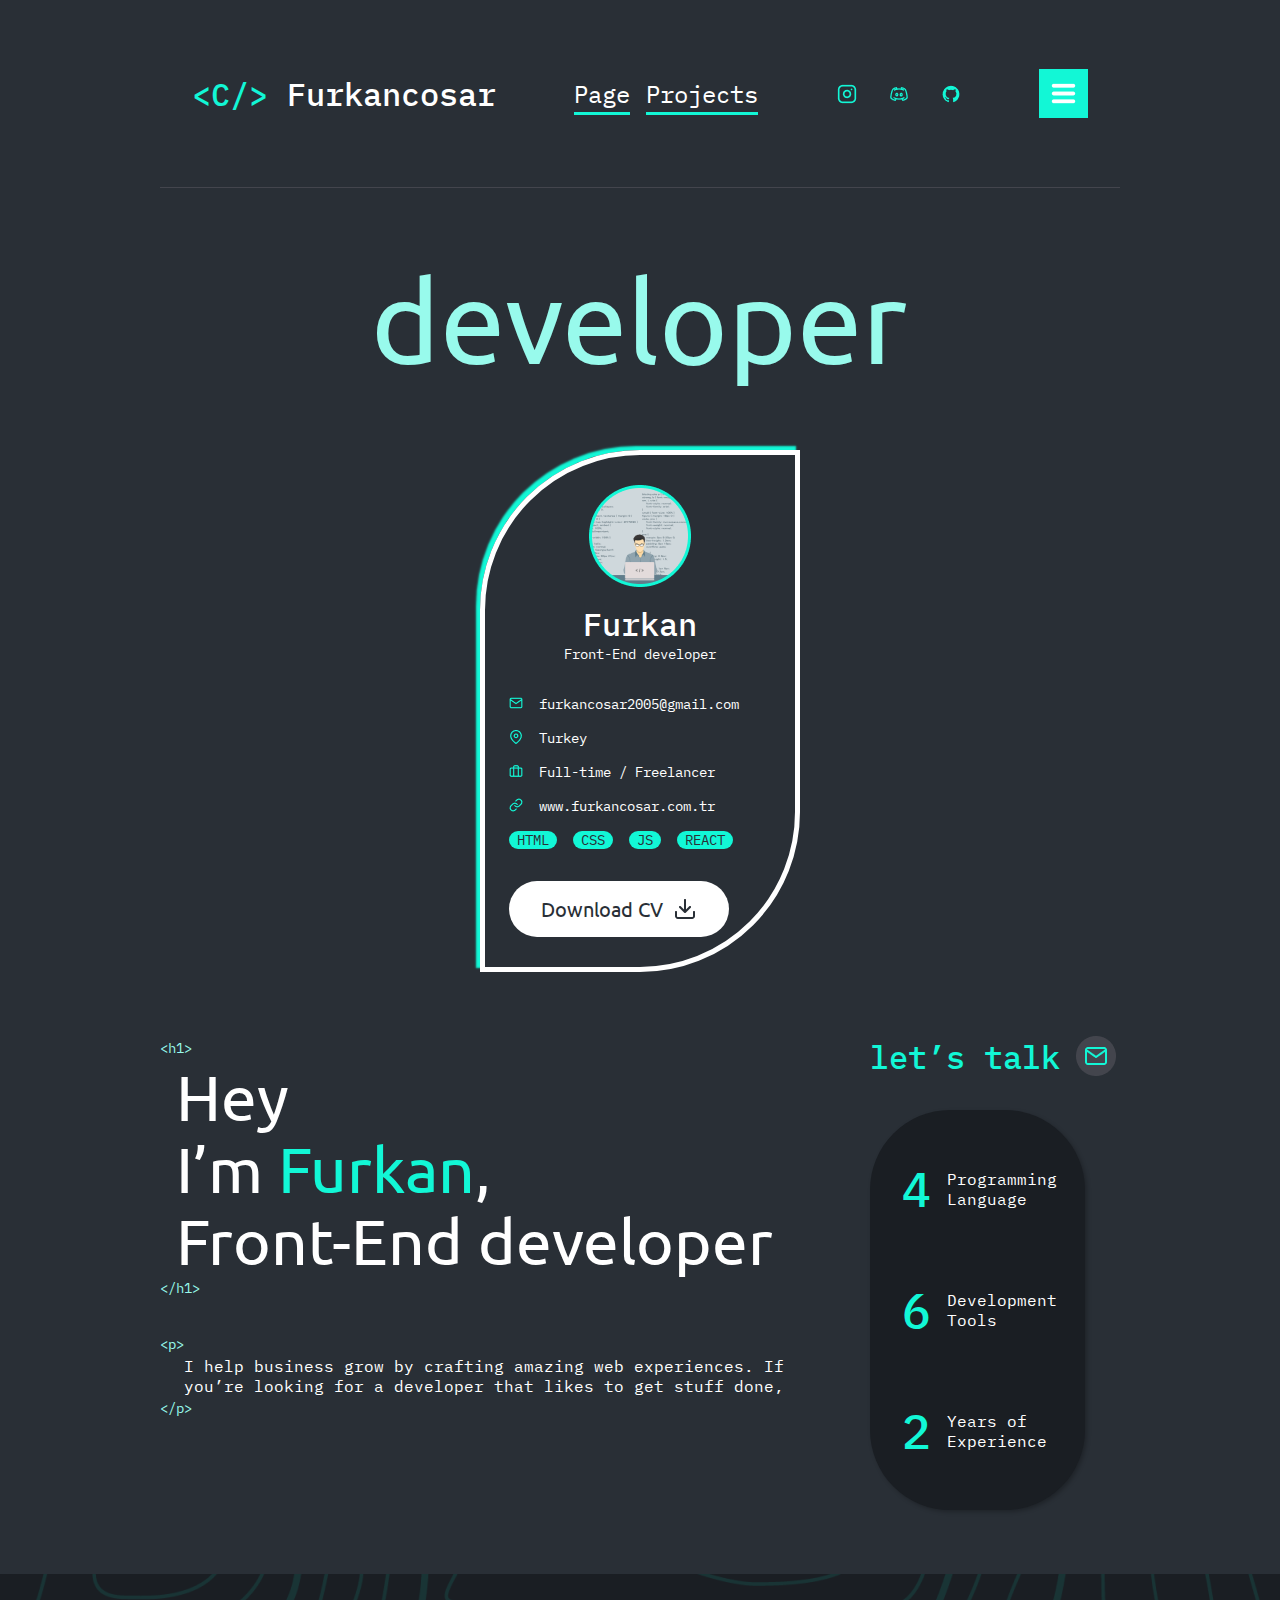
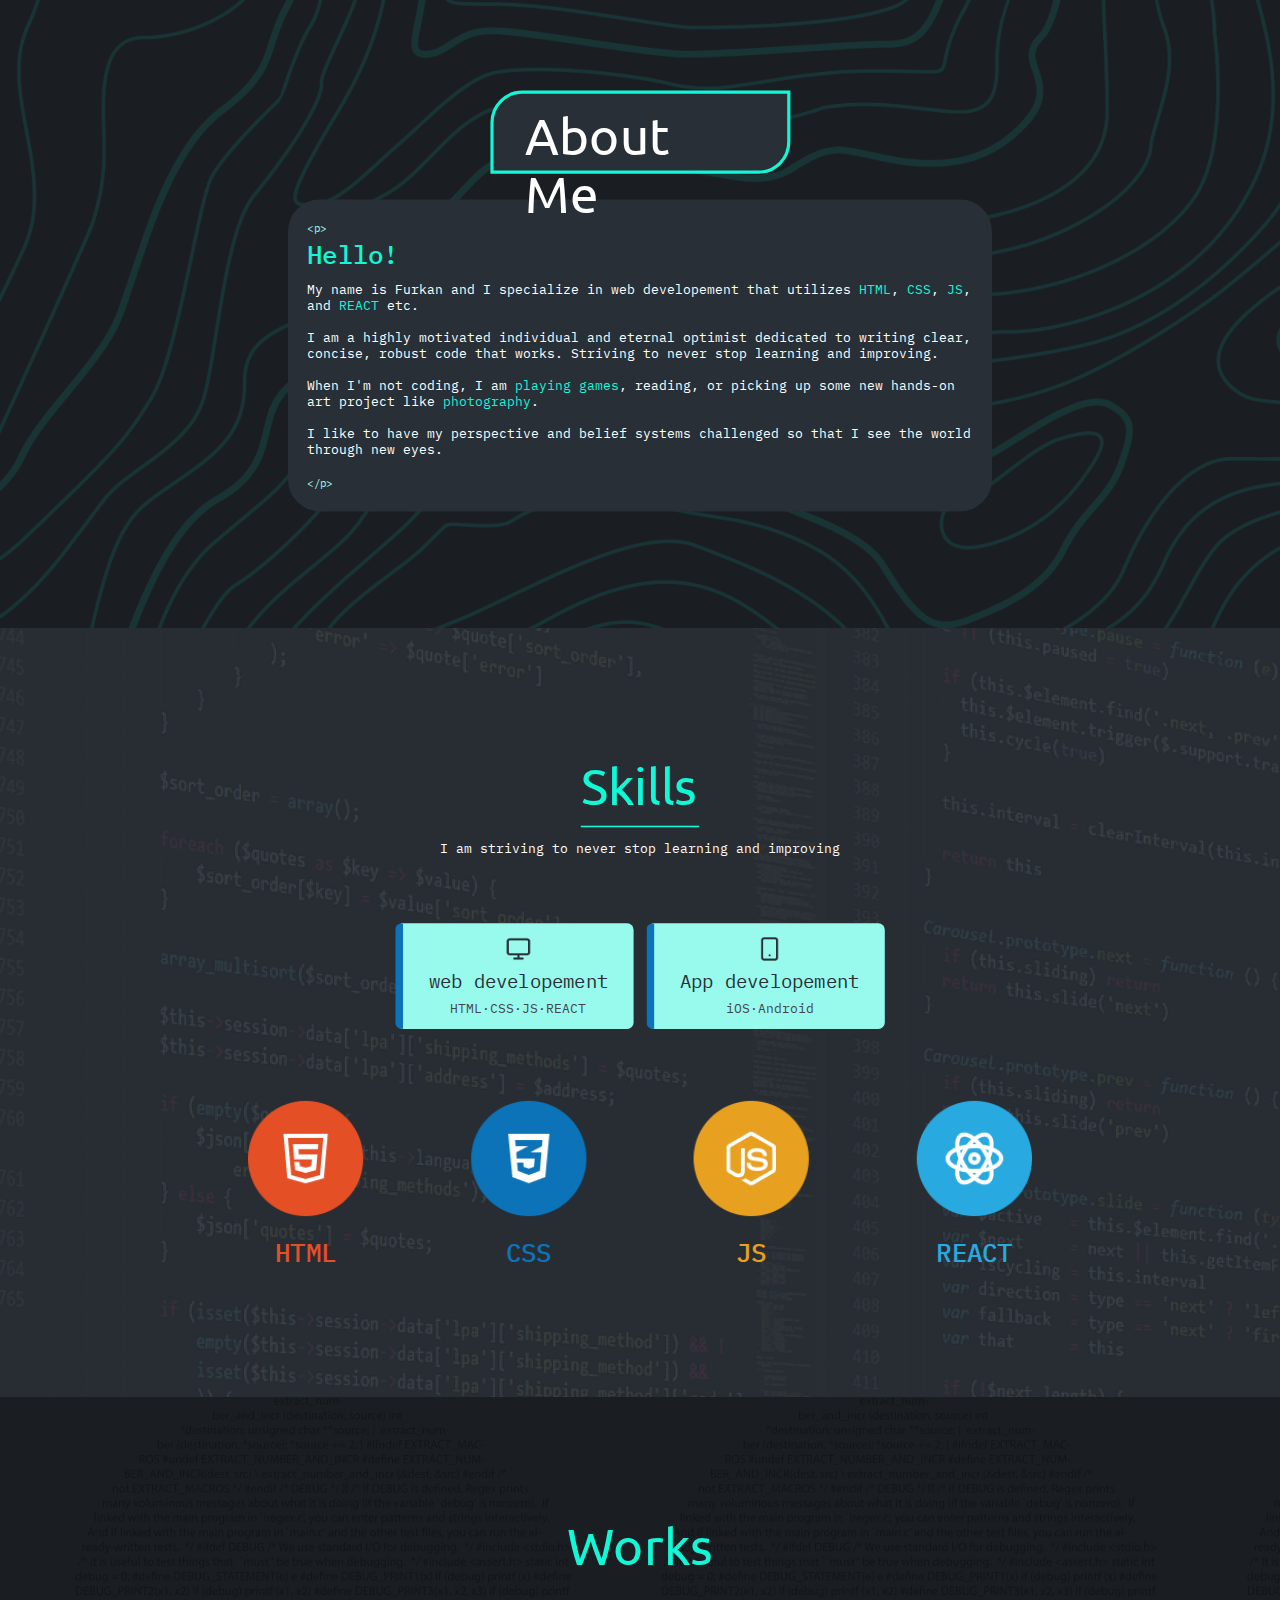
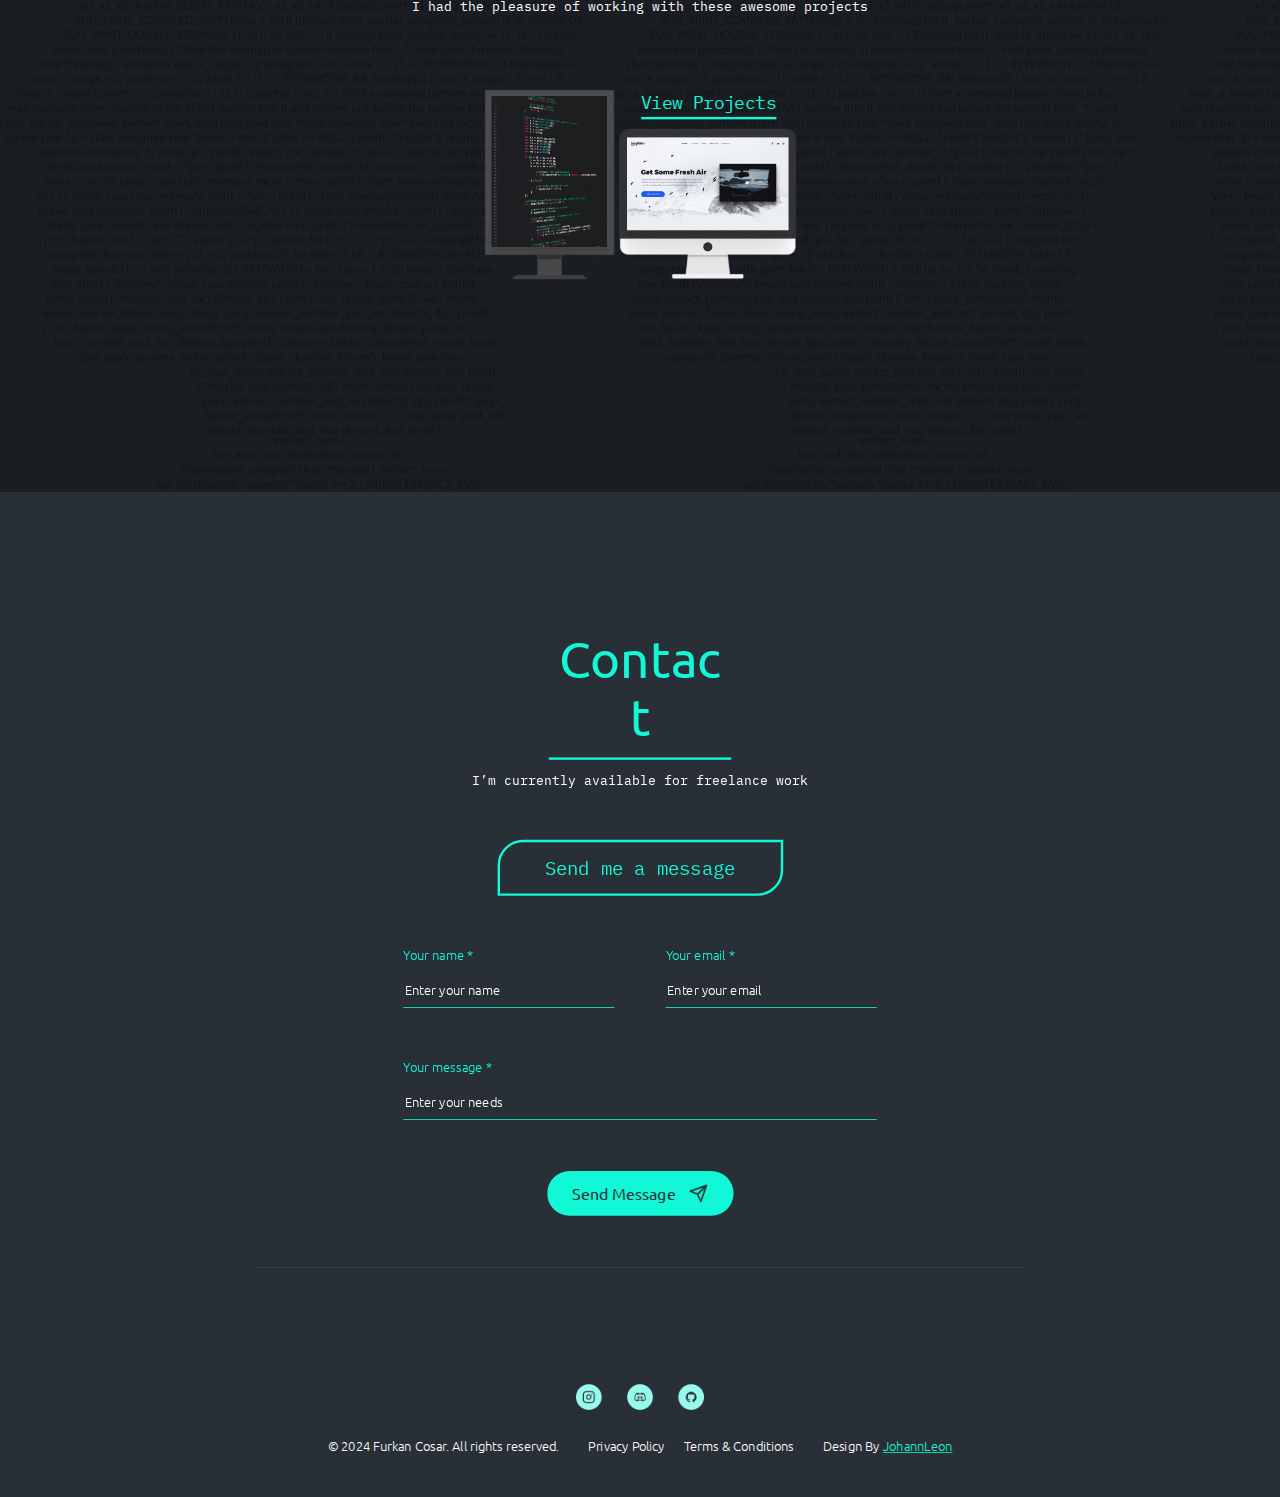
==== commit a0af1629: "bug fixes" ====
--- a/index.html
+++ b/index.html
@@ -18,7 +18,7 @@
 </head>
 <body>
     <div class="container">
-        <div class="header box">
+        <div class="header">
             <h3><span>&lt;C/&gt; </span>Furkancosar</h3>
 
             <ul class="menu-sections">
--- a/assets/css/Portfolio-main.css
+++ b/assets/css/Portfolio-main.css
@@ -1365,8 +1365,8 @@
 
 /* SAYFA AKIŞI */
 .box {
-    opacity: 0;
-    transform: scale(0.9);
+    opacity: 1;
+    transform: scale(0.8);
     transition: opacity 0.5s ease-out, transform 0.5s ease-out;
 }
 
